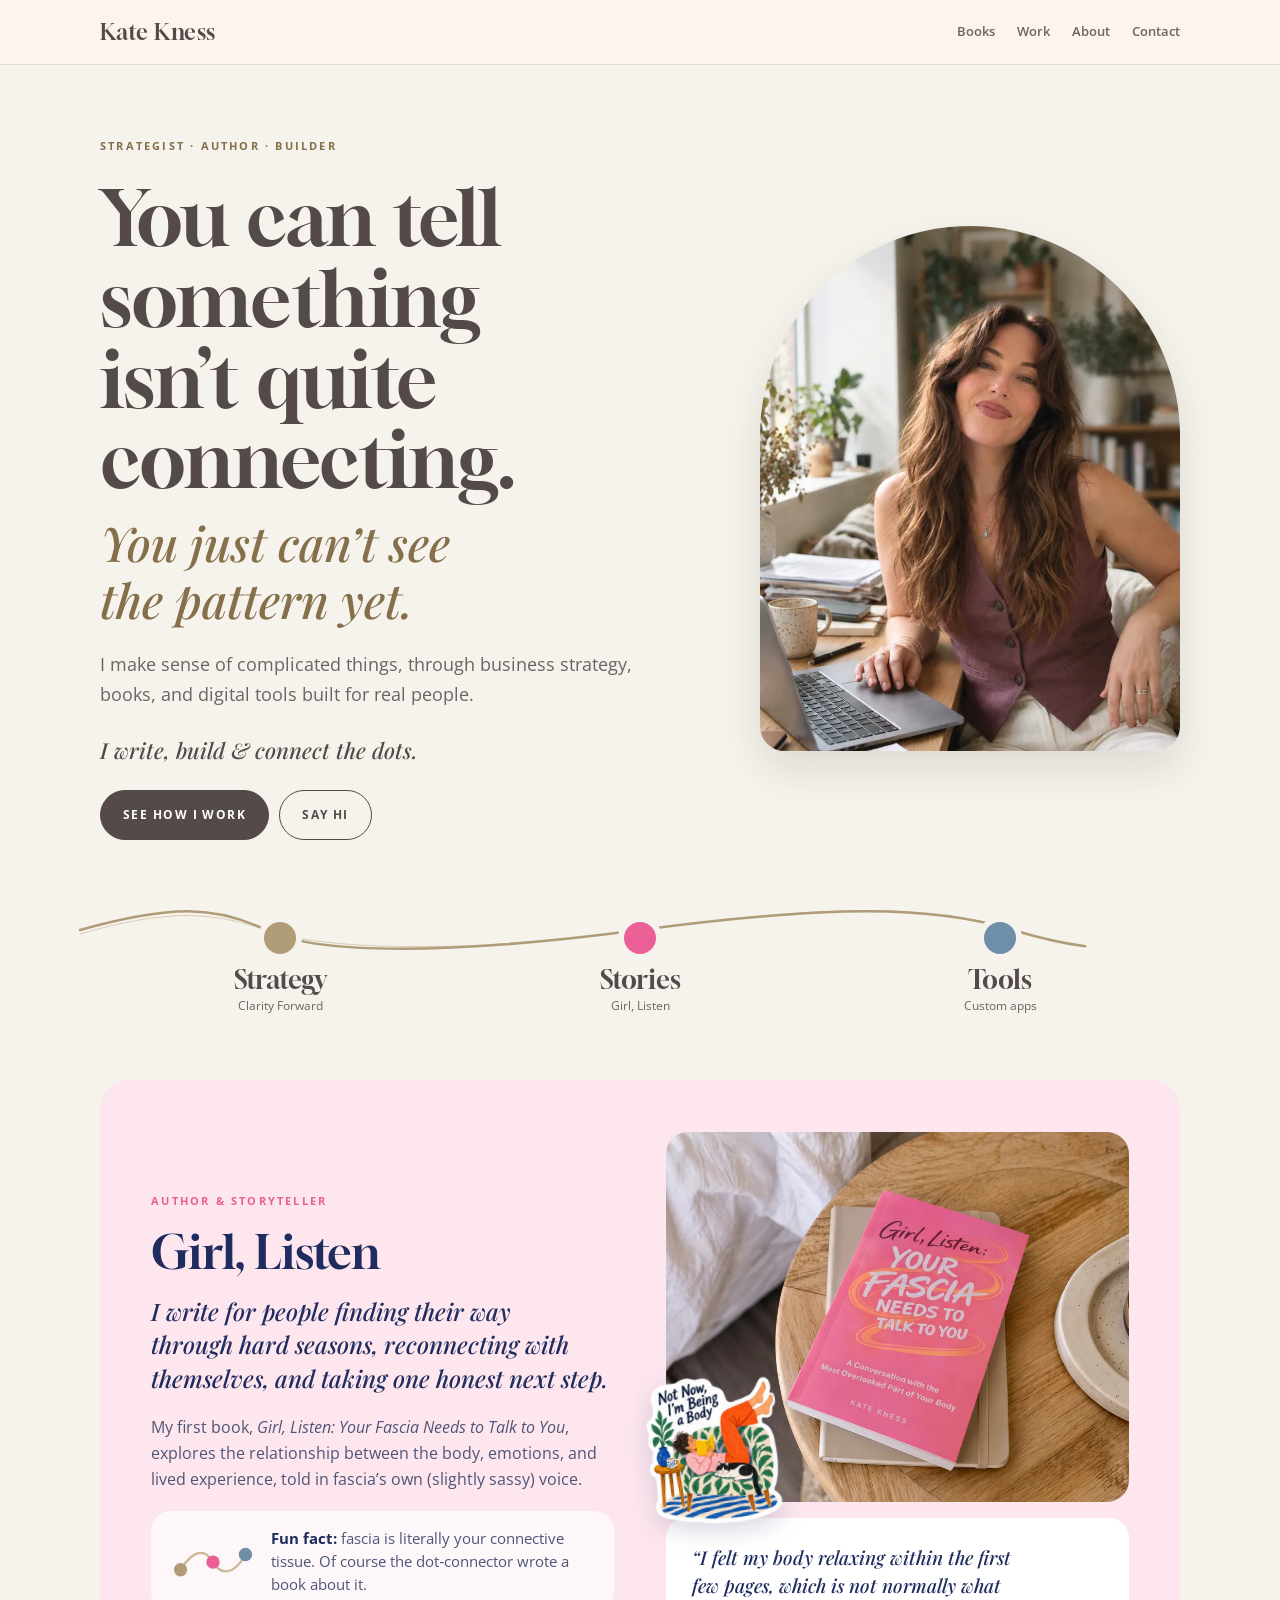
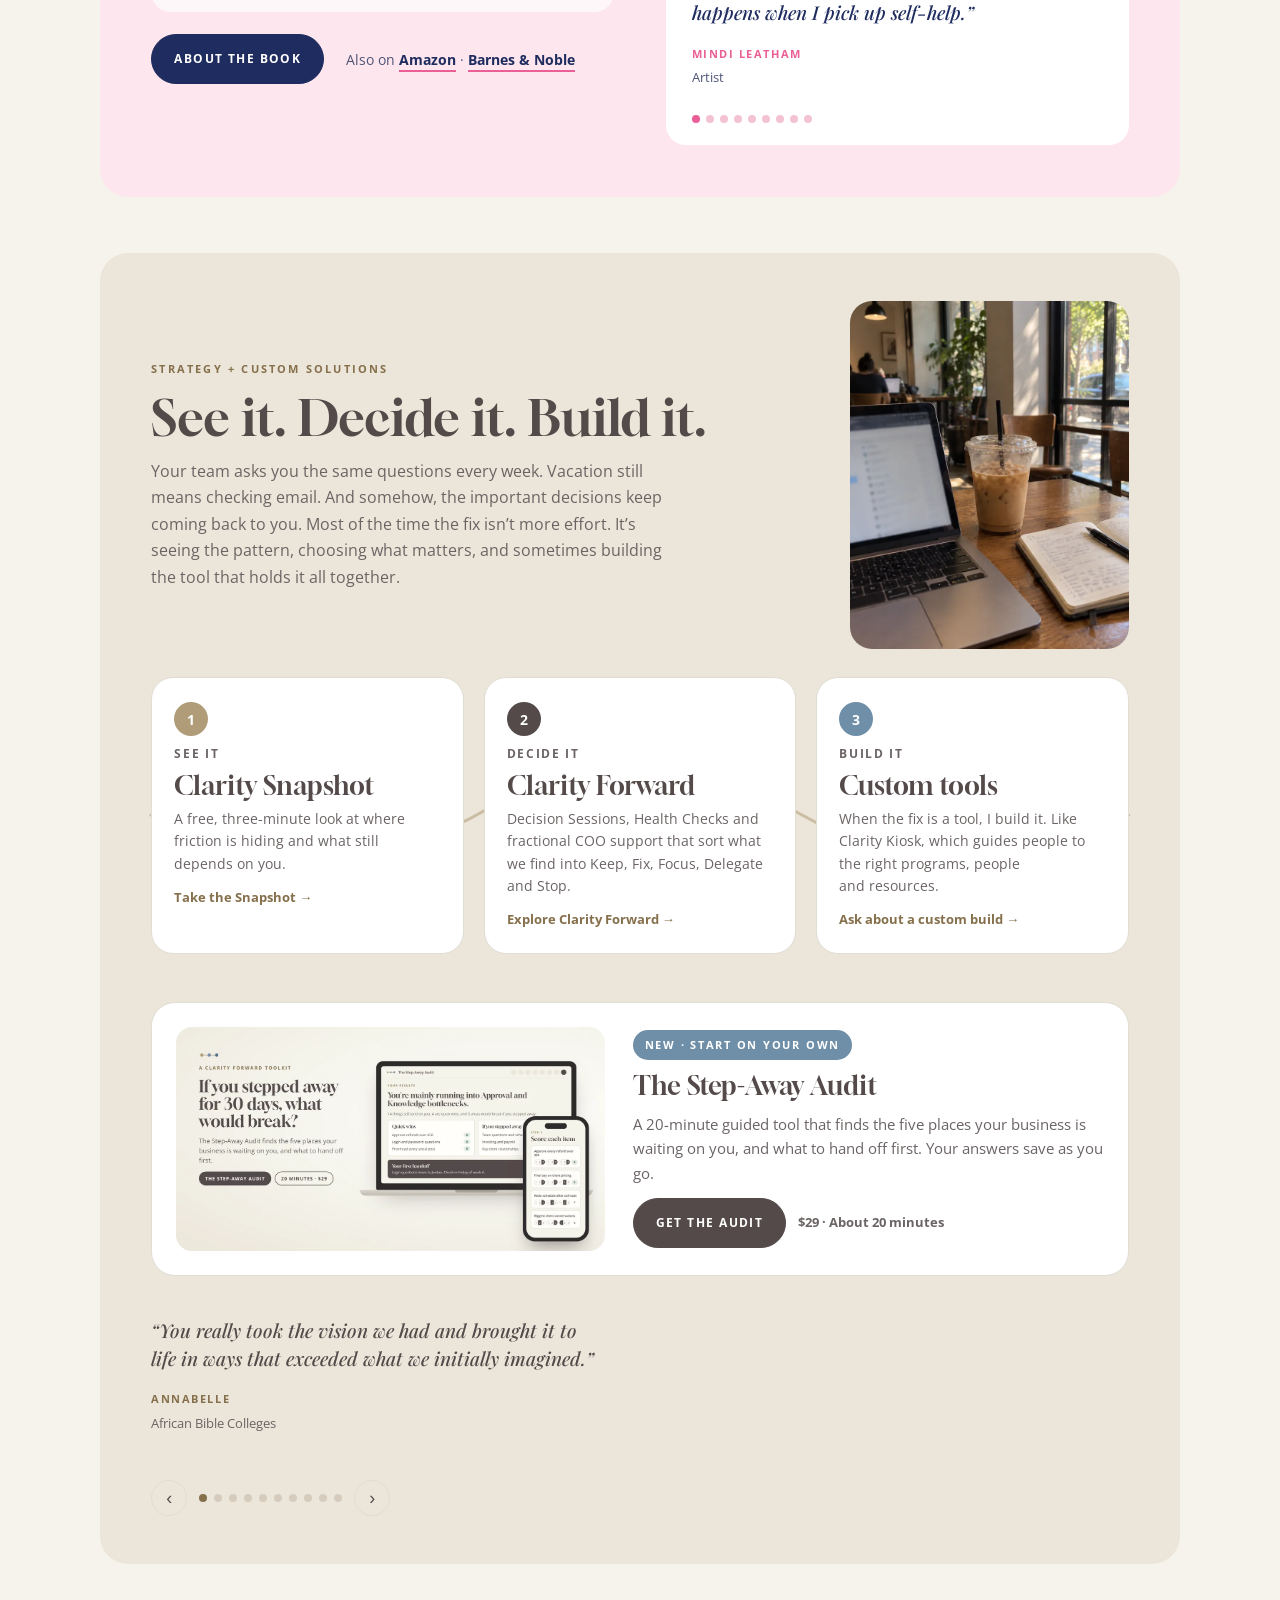
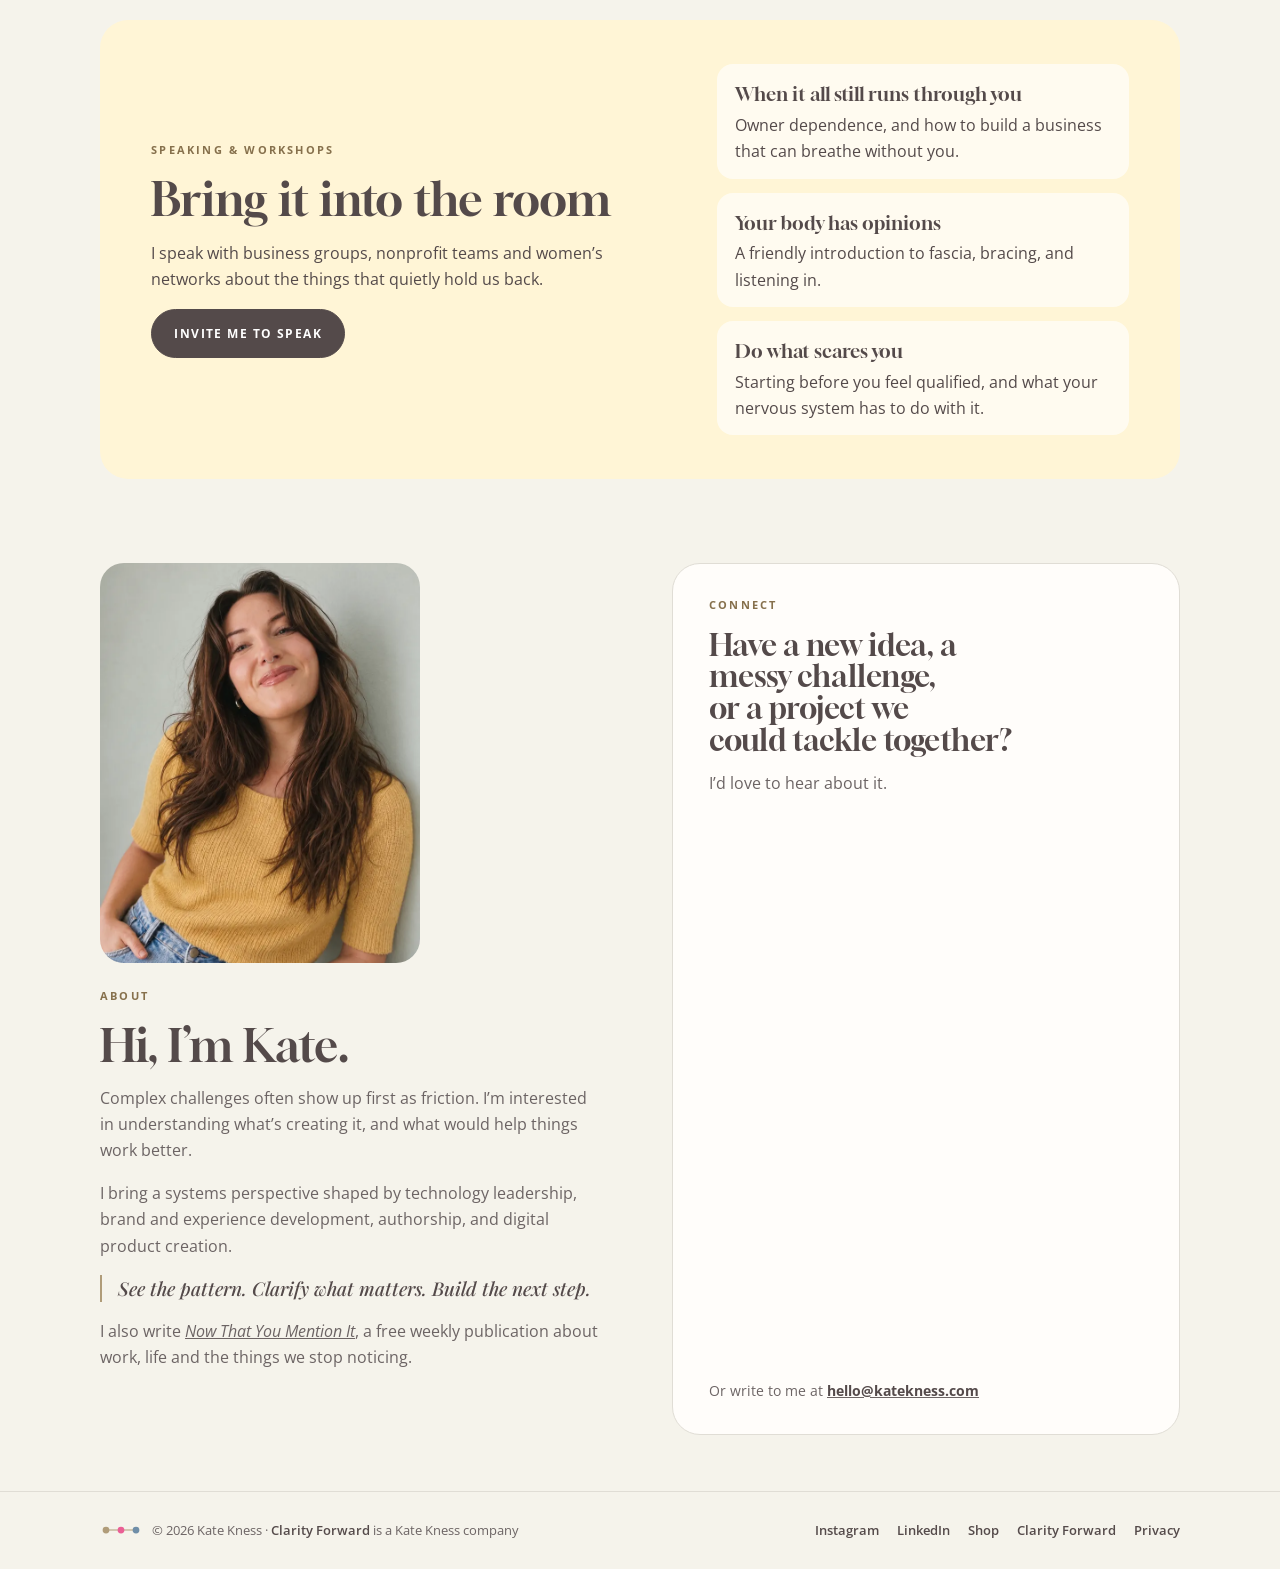
==== index.html @ b49c2996 "Back to three threads; Substack line returns under the bio Co-Authored-By: Claude Opus 5.5 <noreply@" ====
<!doctype html>
<html lang="en">
<head>
<meta charset="utf-8">
<meta name="viewport" content="width=device-width,initial-scale=1,viewport-fit=cover">
<title>Kate Kness | Strategist, Author &amp; Digital Builder</title>
<meta name="description" content="Kate Kness writes, builds and connects the dots. Strategy through Clarity Forward, the book Girl, Listen, and custom digital tools for leaders.">
<link rel="canonical" href="https://katekness.com/">
<meta property="og:type" content="website">
<meta property="og:site_name" content="Kate Kness">
<meta property="og:title" content="Kate Kness | Strategist, Author &amp; Digital Builder">
<meta property="og:description" content="Kate Kness writes, builds and connects the dots. Strategy through Clarity Forward, the book Girl, Listen, and custom digital tools for leaders.">
<meta property="og:url" content="https://katekness.com/">
<meta property="og:image" content="https://katekness.com/og.jpg">
<meta property="og:image:width" content="1200"><meta property="og:image:height" content="630">
<meta name="twitter:card" content="summary_large_image">
<meta name="theme-color" content="#f5f3eb">
<link rel="icon" href="favicon.svg" type="image/svg+xml">
<link rel="icon" href="favicon.png" type="image/png" sizes="192x192">
<link rel="apple-touch-icon" href="apple-touch-icon.png">
<link rel="preconnect" href="https://fonts.googleapis.com"><link rel="preconnect" href="https://fonts.gstatic.com" crossorigin>
<link rel="stylesheet" href="https://fonts.googleapis.com/css2?family=Gloock&family=Open+Sans:ital,wght@0,400;0,600;0,700;1,400&family=Playfair+Display:ital,wght@1,500&display=swap">
<script>(function(){var m={"privacy-policy": "privacy/", "privacy-policy-section": "privacy/"},h=location.hash.slice(1);if(m[h])location.replace(m[h]);})();</script><script type="application/ld+json">
{"@context":"https://schema.org","@graph":[
 {"@type":"Person","@id":"https://katekness.com/#kate","name":"Kate Kness","url":"https://katekness.com","jobTitle":"Strategist, author and digital builder","email":"hello@katekness.com","sameAs":["https://www.instagram.com/katekness","https://www.linkedin.com/in/katekness"],"founder":{"@id":"https://theclarityforward.com/#org"}},
 {"@type":"WebSite","@id":"https://katekness.com/#site","url":"https://katekness.com","name":"Kate Kness","publisher":{"@id":"https://katekness.com/#kate"}},
 {"@type":"Organization","@id":"https://theclarityforward.com/#org","name":"Clarity Forward","url":"https://theclarityforward.com"},
 {"@type":"Book","name":"Girl, Listen: Your Fascia Needs to Talk to You","author":{"@id":"https://katekness.com/#kate"},"publisher":{"@type":"Organization","name":"Skye Press"},"isbn":"9798995445814","url":"https://katekness.com/book/"}
]}
</script>
<style>
html,body{margin:0}
/* Layout: a calm editorial homepage. One wide hero, then three "threads" (strategy, writing, technology) as alternating text and color panels, then about and contact. Stickers appear only where the work is playful. */
:root{
  --paper:#f5f3eb; --card:#fffdfa; --navy:#544a4a; --body:#6c6464; --line:#e0ddd5;
  --gold:#86704c; --goldsoft:#b09c79; --sand:#ece6da; --sky:#6f8ea8; --skywash:#e6edf2;
  --pink:#ea5f95; --pinkwash:#fde6ee; --sunwash:#fff5d6; --green:#3e7a4e; --greenwash:#e9f2e6;
  --display:"Gloock",Georgia,"Times New Roman",serif;
  --accent:"Playfair Display",Georgia,serif;
  --sans:"Open Sans","Helvetica Neue",Arial,sans-serif;
  color-scheme:light;
}
body{background:var(--paper);color:var(--navy);font-family:var(--sans);font-size:16px;line-height:1.65}
*{box-sizing:border-box}
p{margin:0}
img{max-width:100%;height:auto;display:block}
h1,h2,h3{font-family:var(--display);font-weight:400;margin:0;line-height:1.05;text-wrap:balance}
a{color:inherit}
.wrap{max-width:1120px;margin:0 auto;padding-left:max(20px,env(safe-area-inset-left,0px));padding-right:max(20px,env(safe-area-inset-right,0px))}
.eyebrow{font-size:11px;letter-spacing:.2em;text-transform:uppercase;font-weight:700;color:var(--gold)}
.copy{color:var(--body);max-width:58ch;text-wrap:pretty}

/* nav */
.nav{position:sticky;top:env(safe-area-inset-top,0px);z-index:5;background:rgba(251,246,238,.92);backdrop-filter:blur(8px);border-bottom:1px solid var(--line)}
body::before{content:"";position:fixed;inset:0 0 auto;height:env(safe-area-inset-top,0px);z-index:10;background:var(--paper)}
.nav .wrap{display:flex;align-items:center;justify-content:space-between;gap:16px;padding-block:14px}
.brand{font-family:var(--display);font-size:22px;text-decoration:none;letter-spacing:.02em}
.nav ul{display:flex;gap:22px;list-style:none;margin:0;padding:0;font-size:13px;font-weight:600}
.nav ul a{text-decoration:none;color:var(--body)}
.nav ul a:hover{color:var(--navy)}
@media (max-width:640px){.nav ul{gap:14px;font-size:12px}.nav li.hide-sm{display:none}}

/* buttons */
.btns{display:flex;flex-wrap:wrap;gap:10px}
.btn{display:inline-flex;align-items:center;justify-content:center;text-decoration:none;font:inherit;font-size:12px;font-weight:700;letter-spacing:.12em;text-transform:uppercase;
  border-radius:44px;padding:14px 22px;border:1.5px solid var(--navy);color:var(--navy);background:transparent;cursor:pointer;transition:transform .15s ease}
.btn:hover{transform:translateY(-2px)}
.btn.solid{background:var(--navy);color:#fff}
.btn:focus-visible{outline:3px solid #f6c93f;outline-offset:3px}

/* hero */
.hero .wrap{padding-block:72px 64px;display:grid;gap:22px}
.hero h1{font-size:clamp(2.6rem,6.4vw,4.8rem);max-width:15ch}
.hero h1 em{display:block;font-family:var(--accent);font-style:italic;font-weight:500;color:var(--gold);font-size:.62em;line-height:1.2;margin-top:14px}
.hero .copy{font-size:18px}
.threads{display:flex;flex-wrap:wrap;gap:8px;margin-top:6px}
.threads a{text-decoration:none;font-size:13px;font-weight:700;border-radius:999px;padding:8px 16px}
.t1{background:var(--greenwash);color:var(--green)} .t2{background:var(--pinkwash);color:#b23d6b} .t3{background:var(--sunwash);color:var(--gold)}

/* thread sections */
.section{padding-block:28px}
.panel{border-radius:28px;padding:44px clamp(22px,4vw,56px);display:grid;grid-template-columns:minmax(0,1.25fr) minmax(0,1fr);gap:clamp(24px,4vw,56px);align-items:center;position:relative}
@media (max-width:820px){.panel{grid-template-columns:minmax(0,1fr)}}
.panel h2{font-size:clamp(2rem,4vw,2.9rem)}
.panel .text{display:grid;gap:16px;min-width:0}
.panel.cf{background:var(--greenwash)} .panel.cf .eyebrow{color:var(--green)}
.panel.books{background:var(--pinkwash);--navy:#1f2c5f;--body:#4f5577;color:var(--navy)}
.panel.books .eyebrow,.panel.books .quote b{color:var(--pink)}
.panel.books .btn{border-color:#1f2c5f;color:#1f2c5f}.panel.books .btn.solid{background:#1f2c5f;color:#fff}
.panel.books{grid-template-columns:minmax(0,1fr) minmax(0,1fr);padding-block:52px}
.panel.books .text{gap:18px}
.books .lead{font-family:var(--accent);font-style:italic;font-weight:500;font-size:clamp(1.25rem,2vw,1.5rem);line-height:1.4;color:var(--navy);text-wrap:balance}
.books .fact{display:flex;align-items:center;gap:16px;background:rgba(255,255,255,.7);border-radius:20px;padding:16px 20px}
.books .fact p{font-size:15px;line-height:1.55;color:var(--body)} .books .fact b{color:var(--navy)}
.minidots{flex:none;width:76px;height:auto;overflow:visible}
.minidots path{fill:none;stroke:#cdb99a;stroke-width:2.5;stroke-linecap:round}
.books .buy{display:flex;flex-wrap:wrap;align-items:center;gap:12px 22px;margin-top:4px}
.books .also{font-size:14px;color:var(--body)}
.books .also a{color:var(--navy);font-weight:700;text-decoration:none;border-bottom:2px solid var(--pink);padding-bottom:1px}
.books .also a:hover{color:var(--pink)}
.bookside .quote p{font-size:19px}
.books .bookpic{max-width:none}
.books .bookpic .bookphoto{aspect-ratio:5/4}
.minidots{width:84px}
@media (max-width:820px){.panel.books{grid-template-columns:minmax(0,1fr);padding-block:40px}.minidots{width:58px}.books .fact{padding:14px 16px;gap:12px}}
.panel.tech{background:var(--sunwash)} .panel.tech .eyebrow{color:var(--gold)}
.quote{background:#fff;border-radius:20px;padding:26px 26px 22px;display:grid;gap:12px;min-width:0}
.quote p{font-family:var(--accent);font-style:italic;font-weight:500;font-size:20px;line-height:1.45;text-wrap:balance}
.quote b{font-size:11px;letter-spacing:.14em;text-transform:uppercase;color:var(--gold)}
.quote span{display:block;font-size:13px;color:var(--body);margin-top:2px}
.bookside{display:grid;gap:16px;justify-items:center;min-width:0}
.bookside img{width:min(260px,70%);filter:drop-shadow(0 10px 16px rgba(31,44,95,.16));transform:rotate(-3deg);transition:transform .3s ease}
.bookside img:hover{transform:rotate(0) scale(1.03)}
.bookside .quote{width:100%}
.tools{display:grid;gap:12px;min-width:0}
.tool{background:#fff;border-radius:18px;padding:20px 22px;display:grid;gap:4px;text-decoration:none;border:1px solid #f1e5c3;transition:transform .15s ease}
a.tool:hover{transform:translateY(-2px)}
.tool strong{font-family:var(--display);font-weight:400;font-size:1.35rem}
.tool span{font-size:14px;color:var(--body)}
.tool .go{color:var(--pink);font-weight:700;font-size:13px;margin-top:4px}

/* about + contact */
.split{display:grid;grid-template-columns:minmax(0,1fr) minmax(0,1fr);gap:clamp(24px,5vw,72px);padding-block:56px}
@media (max-width:820px){.split{grid-template-columns:minmax(0,1fr)}}
.about{display:grid;gap:16px;align-content:start}
.about h2{font-size:clamp(2rem,4vw,2.8rem)}
.about .way{font-family:var(--accent);font-style:italic;font-weight:500;font-size:19px;line-height:1.4;color:var(--navy);border-left:2px solid var(--goldsoft);padding-left:16px}
.contact{background:var(--card);border:1px solid var(--line);border-radius:28px;padding:32px clamp(22px,3vw,36px);display:grid;gap:14px;position:relative}
.contact h2{font-size:1.9rem;max-width:16ch}
.contact .phone{position:absolute;right:18px;top:-48px;width:104px;filter:drop-shadow(0 8px 12px rgba(31,44,95,.16));animation:walk 1.4s ease-in-out infinite;transform-origin:50% 90%}
@keyframes walk{0%,100%{transform:translateY(0) rotate(-3deg)}25%{transform:translateY(-5px) rotate(0)}50%{transform:translateY(0) rotate(3deg)}75%{transform:translateY(-5px) rotate(0)}}
@media (prefers-reduced-motion:reduce){.contact .phone{animation:none}}
form{display:grid;gap:12px}
label{font-size:12px;font-weight:700;letter-spacing:.08em;text-transform:uppercase;color:var(--body);display:grid;gap:6px}
input,textarea{font:inherit;font-size:15px;color:var(--navy);background:#fff;border:1px solid var(--line);border-radius:12px;padding:12px 14px;width:100%}
input:focus,textarea:focus{outline:2px solid var(--goldsoft);outline-offset:1px;border-color:transparent}
textarea{min-height:110px;resize:vertical}
.sent{font-size:14px;color:var(--green);font-weight:600}
.tally{width:100%;height:560px;border:0;margin:-6px 0 0;display:block}
.direct{font-size:14px;color:var(--body)}
.direct b{color:var(--navy)}


/* hero with connect-the-dots drawing */
.hero .wrap{grid-template-columns:minmax(0,1.15fr) minmax(0,.85fr);align-items:center;column-gap:40px}
.hero .lead{display:grid;gap:22px;min-width:0}
.hero .tag{font-family:var(--accent);font-style:italic;font-weight:500;font-size:22px;color:var(--navy)}
.dots{width:100%;max-width:440px;justify-self:center;overflow:visible}
.dots .thread{fill:none;stroke:var(--goldsoft);stroke-width:3;stroke-linecap:round;stroke-dasharray:1;stroke-dashoffset:1;animation:draw 2.4s .3s ease-out forwards}
.dots .strand{fill:none;stroke:#d9cdb6;stroke-width:1.5;stroke-linecap:round;stroke-dasharray:1;stroke-dashoffset:1;animation:draw 2.8s .6s ease-out forwards}
.dots circle{transform-box:fill-box;transform-origin:center;animation:pop .5s cubic-bezier(.2,1.6,.4,1) both}
.dots text{font-family:var(--display);font-size:26px;fill:var(--navy)}
.dots .sm{font-family:var(--sans);font-size:12px;fill:var(--body);letter-spacing:.04em}
@keyframes draw{to{stroke-dashoffset:0}}
@keyframes pop{from{transform:scale(0)}to{transform:scale(1)}}
@media (prefers-reduced-motion:reduce){.dots .thread,.dots .strand{animation:none;stroke-dashoffset:0}.dots circle{animation:none}}
@media (max-width:820px){.hero .wrap{grid-template-columns:minmax(0,1fr)}.dots{max-width:340px}}

/* see it, decide it, build it */
.flow{background:var(--sand);border-radius:28px;padding:48px clamp(22px,4vw,56px);display:grid;gap:28px}
.flow .head{display:grid;gap:14px;max-width:62ch}
.flow .head .eyebrow{color:var(--gold)}
.flow h2{font-size:clamp(2.1rem,4.4vw,3.1rem)}
.steps{position:relative;display:grid;grid-template-columns:repeat(3,minmax(0,1fr));gap:20px}
.steps svg{position:absolute;inset:50% 0 auto 0;width:100%;height:120px;transform:translateY(-50%);pointer-events:none;overflow:visible}
.steps svg path{fill:none;stroke:var(--goldsoft);stroke-width:3;stroke-linecap:round;vector-effect:non-scaling-stroke;opacity:.55}
.steps .vthread{display:none}
.step{position:relative;background:#fff;border-radius:22px;padding:24px 22px 22px;display:grid;gap:8px;align-content:start;text-decoration:none;border:1px solid var(--line);transition:transform .15s ease}
a.step:hover{transform:translateY(-3px)}
.step .num{width:34px;height:34px;border-radius:50%;display:grid;place-items:center;font-weight:700;font-size:14px;color:#fff}
.s1 .num{background:var(--goldsoft)}.s2 .num{background:var(--navy)}.s3 .num{background:var(--sky)}
.step h3{font-size:1.65rem}
.audit-call{display:grid;grid-template-columns:minmax(0,1fr) minmax(0,1.1fr);gap:28px;align-items:center;background:#fff;border:1px solid var(--line);border-radius:24px;padding:24px;margin-top:20px}
.audit-call img{width:100%;max-width:100%;height:auto;border-radius:16px}
.audit-call .stack{display:grid;gap:12px;min-width:0}
.audit-call .new{justify-self:start;font-size:11px;font-weight:700;letter-spacing:.16em;text-transform:uppercase;color:#fff;background:var(--sky);border-radius:999px;padding:6px 12px}
.audit-call h3{font-size:1.65rem;margin:0}
.audit-call p{font-size:15px;color:var(--body);margin:0}
.audit-call .row{display:flex;gap:12px;flex-wrap:wrap;align-items:center}
.audit-call .price{font-size:13px;font-weight:700;color:var(--body)}
@media (max-width:820px){.audit-call{grid-template-columns:minmax(0,1fr)}}
.step .what{font-size:12px;font-weight:700;letter-spacing:.14em;text-transform:uppercase;color:var(--body)}
.step p{font-size:14px;color:var(--body);line-height:1.6}
.step .go{color:var(--gold);font-weight:700;font-size:13px;margin-top:4px}
@media (max-width:820px){.steps{grid-template-columns:minmax(0,1fr)}.steps .hthread{display:none}.steps .vthread{display:block;inset:0 auto 0 34px;width:40px;height:100%;transform:none}}
.flow .quote{background:transparent;padding:0;max-width:60ch}
.flow .quote p{font-size:19px}

/* photos */
.portrait{margin:0;justify-self:end;width:min(100%,420px);aspect-ratio:4/5;border-radius:240px 240px 28px 28px;overflow:hidden;box-shadow:0 18px 40px rgba(84,74,74,.14)}
.portrait img{width:100%;height:100%;object-fit:cover;object-position:50% 38%}
@media (max-width:820px){.portrait{justify-self:center;width:min(100%,340px)}}
.band{position:relative;display:grid;grid-template-columns:repeat(3,minmax(0,1fr));padding-block:8px 36px;text-align:center}
.band-line{position:absolute;left:0;top:-4px;width:100%;height:60px;overflow:visible;pointer-events:none}
.band-line path{fill:none;stroke-linecap:round;vector-effect:non-scaling-stroke;stroke-dasharray:1;stroke-dashoffset:1}
.band-line .thread{stroke:var(--goldsoft);stroke-width:2.5;animation:draw 2.4s .3s ease-out forwards}
.band-line .strand{stroke:#d9cdb6;stroke-width:1.2;animation:draw 2.8s .6s ease-out forwards}
@media (prefers-reduced-motion:reduce){.band-line path{animation:none;stroke-dashoffset:0}}
.node{position:relative;display:grid;justify-items:center;gap:2px;text-decoration:none;padding-top:0}
.node .dot{width:32px;height:32px;border-radius:50%;margin:10px 0 10px;box-shadow:0 0 0 6px var(--paper);transition:transform .2s ease}
.node:hover .dot{transform:scale(1.15)}
.n1 .dot{background:var(--goldsoft)}.n2 .dot{background:var(--pink)}.n3 .dot{background:var(--sky)}
.topics{list-style:none;padding:0;margin:0;display:grid;gap:14px}
.topics li{display:grid;gap:2px;padding:14px 18px;border-radius:16px;background:rgba(255,255,255,.65)}
.topics b{font-family:var(--display);font-weight:400;font-size:1.2rem}
.node strong{font-family:var(--display);font-weight:400;font-size:clamp(1.2rem,2.4vw,1.6rem);line-height:1.1}
.node span:last-child{font-size:12px;color:var(--body)}
.flow-top{display:grid;grid-template-columns:minmax(0,1.4fr) minmax(0,.6fr);gap:clamp(20px,4vw,48px);align-items:center}
.flow-top .cafe{width:100%;aspect-ratio:4/5;object-fit:cover;border-radius:22px}
@media (max-width:820px){.flow-top{grid-template-columns:minmax(0,1fr)}.flow-top .cafe{aspect-ratio:16/10;max-height:260px}}
.example{display:grid;grid-template-columns:minmax(0,.9fr) minmax(0,1.1fr);gap:clamp(20px,4vw,44px);align-items:center;background:#fff;border-radius:24px;padding:clamp(16px,2.5vw,24px);border:1px solid var(--line)}
.example img{width:100%;aspect-ratio:1/1;object-fit:cover;border-radius:16px}
.example .ex-text{display:grid;gap:12px;justify-items:start;min-width:0}
.example h3{font-size:1.9rem}
@media (max-width:820px){.example{grid-template-columns:minmax(0,1fr)}.example img{aspect-ratio:16/11}}
.bookpic{position:relative;width:100%;max-width:400px}
.bookpic .bookphoto{width:100%;aspect-ratio:1/1;object-fit:cover;border-radius:22px;filter:none;transform:none}
.bookpic .bookstk{position:absolute;left:-18px;bottom:-22px;width:132px;filter:drop-shadow(0 8px 12px rgba(31,44,95,.18));transform:rotate(-6deg)}
.bookside .bookpic img:hover{transform:none}
.bookside .bookpic .bookstk:hover{transform:rotate(0) scale(1.06)}
.aboutpic{width:min(100%,320px);aspect-ratio:4/5;object-fit:cover;border-radius:24px;margin-bottom:8px}

.rotq{display:grid}
.rotq .kq{grid-area:1/1;display:grid;gap:12px;align-content:center;opacity:0;transition:opacity .6s ease;pointer-events:none}
.rotq .kq.on{opacity:1;pointer-events:auto}
.qdots{grid-area:2/1;display:flex;gap:6px;margin-top:14px}
.qdots button{width:8px;height:8px;border-radius:50%;border:0;padding:0;background:#f3c3d4;cursor:pointer}
.qdots button[aria-current="true"]{background:var(--pink)}

.trot{display:grid}
.trot .tq{grid-area:1/1;align-self:center;display:grid;gap:12px;opacity:0;transition:opacity .7s ease;pointer-events:none}
.trot .tq.on{opacity:1;pointer-events:auto}
.tctl{display:flex;align-items:center;gap:12px;margin-top:20px}
.tctl>button{background:none;border:1px solid var(--line);width:36px;height:36px;border-radius:50%;font-size:18px;line-height:1;color:var(--ink);cursor:pointer}
.tctl>button:hover{border-color:var(--goldsoft)}
.tdots{display:flex;gap:7px;flex-wrap:wrap}
.tdots button{width:8px;height:8px;border-radius:50%;border:0;padding:0;background:#d6ccbd;cursor:pointer}
.tdots button[aria-current="true"]{background:var(--gold)}

footer{border-top:1px solid var(--line)}
footer .wrap{padding-block:28px;display:flex;flex-wrap:wrap;gap:12px 24px;justify-content:space-between;font-size:13px;color:var(--body)}
footer nav{display:flex;flex-wrap:wrap;gap:18px}
footer a{text-decoration:none;font-weight:600;color:var(--navy)}
footer .fam{display:inline-flex;align-items:center;gap:10px;flex-wrap:wrap}footer .fam svg{flex:none}
</style>
</head>
<body>

<header class="nav">
  <div class="wrap">
    <a class="brand" href="#top">Kate Kness</a>
    <nav aria-label="Main"><ul>
      <li><a href="#books">Books</a></li>
      <li><a href="#work">Work</a></li>
      <li class="hide-sm"><a href="#about">About</a></li>
      <li><a href="#connect">Contact</a></li>
    </ul></nav>
  </div>
</header>

<main id="top">
  <section class="hero">
    <div class="wrap">
      <div class="lead">
        <div class="eyebrow">Strategist · Author · Builder</div>
        <h1>You can tell something isn’t quite connecting.<em>You just can’t see the pattern&nbsp;yet.</em></h1>
        <p class="copy">I make sense of complicated things, through business strategy, books, and digital tools built for real&nbsp;people.</p>
        <p class="tag">I write, build &amp; connect the&nbsp;dots.</p>
        <div class="btns"><a class="btn solid" href="#work">See how I work</a><a class="btn" href="#connect">Say hi</a></div>
      </div>
      <figure class="portrait"><img src="img/portrait.webp" alt="Kate Kness smiling at her desk with her laptop in a sunlit home office" fetchpriority="high"></figure>
    </div>
  </section>
  <section class="wrap band" aria-label="How my work connects">
    <svg class="band-line" viewBox="0 0 1000 60" preserveAspectRatio="none" aria-hidden="true">
      <path class="strand" pathLength="1" d="M0 34 C 80 8, 120 12, 166 30 S 330 56, 500 30 S 760 4, 833 30 S 960 52, 1000 26"/>
      <path class="thread" pathLength="1" d="M0 30 C 80 5, 120 5, 166 30 S 330 55, 500 30 S 760 5, 833 30 S 960 55, 1000 30"/>
    </svg>
    <a class="node n1" href="#work"><span class="dot"></span><strong>Strategy</strong><span>Clarity Forward</span></a>
    <a class="node n2" href="#books"><span class="dot"></span><strong>Stories</strong><span>Girl, Listen</span></a>
    <a class="node n3" href="#build"><span class="dot"></span><strong>Tools</strong><span>Custom apps</span></a>
  </section>


  <div class="wrap section" id="books">
    <div class="panel books">
      <div class="text">
        <div class="eyebrow">Author &amp; storyteller</div>
        <h2>Girl, Listen</h2>
        <p class="lead">I write for people finding their way through hard seasons, reconnecting with themselves, and taking one honest next&nbsp;step.</p>
        <p class="copy">My first book, <i>Girl, Listen: Your Fascia Needs to Talk to You</i>, explores the relationship between the body, emotions, and lived experience, told in fascia’s own (slightly sassy)&nbsp;voice.</p>
        <div class="fact">
          <svg class="minidots" viewBox="0 0 88 40" aria-hidden="true"><path d="M10 28 C24 6 36 6 44 20 S66 34 78 12" /><circle cx="10" cy="28" r="7" fill="#b09c79"/><circle cx="44" cy="20" r="7" fill="#ea5f95"/><circle cx="78" cy="12" r="7" fill="#6f8ea8"/></svg>
          <p><b>Fun fact:</b> fascia is literally your connective tissue. Of course the dot&#8209;connector wrote a book about&nbsp;it.</p>
        </div>
        <div class="buy">
          <a class="btn solid" href="/book/">About the book</a>
          <p class="also">Also on <a href="https://www.amazon.com/dp/B0GV4F3B1Y" target="_blank" rel="noopener">Amazon</a> <span aria-hidden="true">·</span> <a href="https://www.barnesandnoble.com/w/girl-listen-kate-kness/1150100454?ean=9798995445814" target="_blank" rel="noopener">Barnes &amp; Noble</a></p>
        </div>
      </div>
      <div class="bookside">
        <div class="bookpic"><img class="bookphoto" src="img/book.webp" alt="The pink paperback of Girl, Listen resting on a notebook on a round wooden side table"><img class="bookstk" src="img/notnow.webp" alt="Sticker: Not Now, I’m Being a Body"></div>
        <div class="quote rotq" id="rotq" aria-label="What readers are saying">
          <div class="kq on"><p>“I felt my body relaxing within the first few pages, which is not normally what happens when I pick up self-help.”</p><div><b>Mindi Leatham</b><span>Artist</span></div></div>
          <div class="kq"><p>“A must read for girls of all ages.”</p><div><b>Beverly Parker</b><span>Amazon reviewer</span></div></div>
          <div class="kq"><p>“It feels like you’re conversing with a girlfriend. This book doesn’t have pressure behind it.”</p><div><b>Trish R.</b><span>Reader</span></div></div>
          <div class="kq"><p>“It aligns with how I think about the body and nervous system, but in a creative and accessible way.”</p><div><b>Natalie Elliott, PhD</b><span>Scientist</span></div></div>
          <div class="kq"><p>“It felt like an invitation to slow down, listen to my body, and respond with more awareness.”</p><div><b>Christine</b><span>Pastor</span></div></div>
          <div class="kq"><p>“It was presented in a creative and gentle way… more like a conversation, which felt relaxed and inviting.”</p><div><b>Alicia Suarez</b><span>Teen Recovery Counselor</span></div></div>
          <div class="kq"><p>“It’s very calming, I feel seen, and it has a very good flow to it.”</p><div><b>Trish R.</b><span>Reader</span></div></div>
          <div class="kq"><p>“I felt like I learned something new in a way that was engaging and easy to understand.”</p><div><b>Cara Havens</b><span>Therapist</span></div></div>
          <div class="kq"><p>“Listening to our body can change the way we feel physically and emotionally.”</p><div><b>RoxanneR</b><span>Amazon reviewer</span></div></div>
          <div class="qdots" id="qdots"></div>
        </div>
      </div>
    </div>
  </div>

  <div class="wrap section" id="work">
    <div class="flow">
      <div class="flow-top">
        <div class="head">
        <div class="eyebrow">Strategy + custom solutions</div>
        <h2>See it. Decide it. Build&nbsp;it.</h2>
        <p class="copy">Your team asks you the same questions every week. Vacation still means checking email. And somehow, the important decisions keep coming back to you. Most of the time the fix isn’t more effort. It’s seeing the pattern, choosing what matters, and sometimes building the tool that holds it all&nbsp;together.</p>
      </div>
        <img class="cafe" src="img/cafe.webp" alt="Laptop, iced coffee and a handwritten notebook on a café table">
      </div>
      <div class="steps">
        <svg class="hthread" viewBox="0 0 1000 100" preserveAspectRatio="none" aria-hidden="true"><path d="M0 50 C 120 0, 230 100, 333 50 S 560 0, 666 50 S 900 100, 1000 50"/></svg>
        <svg class="vthread" viewBox="0 0 40 1000" preserveAspectRatio="none" aria-hidden="true"><path d="M20 0 C 0 120, 40 230, 20 333 S 0 560, 20 666 S 40 900, 20 1000"/></svg>
        <a class="step s1" href="https://snapshot.theclarityforward.com/?mode=full&amp;ref=website&amp;event=website" target="_blank" rel="noopener">
          <span class="num">1</span><span class="what">See it</span><h3>Clarity Snapshot</h3>
          <p>A free, three-minute look at where friction is hiding and what still depends on&nbsp;you.</p><span class="go">Take the Snapshot →</span></a>
        <a class="step s2" href="https://theclarityforward.com/" target="_blank" rel="noopener">
          <span class="num">2</span><span class="what">Decide it</span><h3>Clarity Forward</h3>
          <p>Decision Sessions, Health Checks and fractional COO support that sort what we find into Keep, Fix, Focus, Delegate and&nbsp;Stop.</p><span class="go">Explore Clarity Forward →</span></a>
        <a class="step s3" id="build" href="#connect">
          <span class="num">3</span><span class="what">Build it</span><h3>Custom tools</h3>
          <p>When the fix is a tool, I build it. Like Clarity Kiosk, which guides people to the right programs, people and&nbsp;resources.</p><span class="go">Ask about a custom build →</span></a>
      </div>
      <div class="audit-call" id="step-away-audit">
        <img src="img/step-away-audit.webp" alt="The Step-Away Audit on a laptop and phone" width="1200" height="627" loading="lazy">
        <div class="stack">
          <span class="new">New · Start on your own</span>
          <h3>The Step-Away Audit</h3>
          <p>A 20-minute guided tool that finds the five places your business is waiting on you, and what to hand off first. Your answers save as you go.</p>
          <div class="row"><a class="btn solid" href="https://theclarityforward.com/step-away-audit/?ref=katekness" target="_blank" rel="noopener">Get the Audit</a><span class="price">$29 · About 20 minutes</span></div>
        </div>
      </div>
      <div class="quote" data-rotate>
        <div class="trot">
        <div class="tq on"><p>“You really took the vision we had and brought it to life in ways that exceeded what we initially imagined.”</p><div><b>Annabelle</b><span>African Bible Colleges</span></div></div>
        <div class="tq"><p>“Kate is an entrepreneur’s best friend!”</p><div><b>Heather Ferrari</b><span>Founder &amp; President · The Women 360</span></div></div>
        <div class="tq"><p>“Kate drew out the common thread, turning it into something clear, cohesive, and beautiful.”</p><div><b>Tania Hilton, MDiv</b><span>Founder · Anchored Biblical Counseling</span></div></div>
        <div class="tq"><p>“Whenever a problem arose, she handled it efficiently. She worked hard to keep the project moving forward, and the end result went above and beyond what we were expecting.”</p><div><b>Carrie Kearney</b><span>Business Development Director · Live Love</span></div></div>
        <div class="tq"><p>“Kate asked such thoughtful questions and really listened, not just to what I was saying, but to what I was trying to communicate underneath it all.”</p><div><b>Tania Hilton, MDiv</b><span>Founder · Anchored Biblical Counseling</span></div></div>
        <div class="tq"><p>“She will work with them to bring about clarity in their messaging and consistency in the marketing.”</p><div><b>Heather Ferrari</b><span>Founder &amp; President · The Women 360</span></div></div>
        <div class="tq"><p>“I really appreciate the time, creativity, and care you put into it. It was such a pleasure working with you throughout the process.”</p><div><b>Trey Cox</b><span>Director of Family Ministries · Christ Greenfield</span></div></div>
        <div class="tq"><p>“You brought such a thoughtful perspective to the project and were always willing to problem-solve and find ways to make the vision work.”</p><div><b>Annabelle</b><span>African Bible Colleges</span></div></div>
        <div class="tq"><p>“Communication with her was easy and consistent throughout the project.”</p><div><b>Carrie Kearney</b><span>Business Development Director · Live Love</span></div></div>
        <div class="tq"><p>“I felt heard and understood throughout the whole process, and never felt rushed.”</p><div><b>Tania Hilton, MDiv</b><span>Founder · Anchored Biblical Counseling</span></div></div>
        </div>
        <div class="tctl"><button type="button" class="tprev" aria-label="Previous testimonial">‹</button><div class="tdots"></div><button type="button" class="tnext" aria-label="Next testimonial">›</button></div>
      </div>
    </div>
  </div>

  <div class="wrap section" id="speaking">
    <div class="panel tech">
      <div class="text">
        <div class="eyebrow">Speaking &amp; workshops</div>
        <h2>Bring it into the&nbsp;room</h2>
        <p class="lead">I speak with business groups, nonprofit teams and women’s networks about the things that quietly hold us&nbsp;back.</p>
        <div class="buy"><a class="btn solid" href="#connect">Invite me to speak</a></div>
      </div>
      <ul class="topics">
        <li><b>When it all still runs through you</b><span>Owner dependence, and how to build a business that can breathe without&nbsp;you.</span></li>
        <li><b>Your body has opinions</b><span>A friendly introduction to fascia, bracing, and listening&nbsp;in.</span></li>
        <li><b>Do what scares you</b><span>Starting before you feel qualified, and what your nervous system has to do with&nbsp;it.</span></li>
      </ul>
    </div>
  </div>

  <div class="wrap">
    <div class="split">
      <section class="about" id="about">
        <img class="aboutpic" src="img/yellow.webp" alt="Kate Kness smiling against a soft green wall in a yellow knit top">
        <div class="eyebrow">About</div>
        <h2>Hi, I’m Kate.</h2>
        <p class="copy">Complex challenges often show up first as friction. I’m interested in understanding what’s creating it, and what would help things work better.</p>
        <p class="copy">I bring a systems perspective shaped by technology leadership, brand and experience development, authorship, and digital product creation.</p>
        <p class="way">See the pattern. Clarify what matters. Build the next&nbsp;step.</p>
        <p class="copy" id="writing">I also write <a href="https://katekness.substack.com/subscribe?utm_source=katekness" target="_blank" rel="noopener"><em>Now That You Mention It</em></a>, a free weekly publication about work, life and the things we stop noticing.</p>
      </section>

      <section class="contact" id="connect">
        <div class="eyebrow">Connect</div>
        <h2>Have a new idea, a messy challenge, or a project we could tackle&nbsp;together?</h2>
        <p class="copy">I’d love to hear about it.</p>
        <iframe class="tally" src="https://tally.so/embed/1WWzLO?alignLeft=1&amp;hideTitle=1&amp;transparentBackground=1&amp;source=website" title="Contact form" loading="lazy"></iframe>
        <p class="direct">Or write to me at <a href="mailto:hello@katekness.com"><b>hello@katekness.com</b></a></p>
      </section>
    </div>
  </div>
</main>

<footer>
  <div class="wrap">
    <span class="fam"><svg width="42" height="12" viewBox="0 0 112 32" aria-hidden="true"><line x1="16" y1="16" x2="96" y2="16" stroke="#b09c79" stroke-width="3" stroke-linecap="round"/><circle cx="16" cy="16" r="9" fill="#b09c79"/><circle cx="56" cy="16" r="9" fill="#ea5f95"/><circle cx="96" cy="16" r="9" fill="#6f8ea8"/></svg><span>© 2026 Kate Kness · <a href="https://theclarityforward.com/" target="_blank" rel="noopener">Clarity Forward</a> is a Kate Kness company</span></span>
    <nav aria-label="Elsewhere">
      <a href="https://www.instagram.com/katekness" target="_blank" rel="noopener">Instagram</a>
      <a href="https://www.linkedin.com/in/katekness" target="_blank" rel="noopener">LinkedIn</a>
      <a href="/shop/">Shop</a>
      <a href="https://theclarityforward.com/" target="_blank" rel="noopener">Clarity Forward</a>
      <a href="privacy/">Privacy</a>
    </nav>
  </div>
</footer>

<script>
(function(){
  document.querySelectorAll("[data-rotate]").forEach(function(root){
    var qs=root.querySelectorAll(".tq"), dots=root.querySelector(".tdots"), prev=root.querySelector(".tprev"), next=root.querySelector(".tnext");
    if(!qs.length) return;
    var i=0,timer=null,still=window.matchMedia&&matchMedia("(prefers-reduced-motion: reduce)").matches,btns=[];
    qs.forEach(function(q,n){var d=document.createElement("button");d.type="button";d.setAttribute("aria-label","Show testimonial "+(n+1));d.addEventListener("click",function(){show(n);go();});dots.appendChild(d);btns.push(d);});
    function show(n){i=(n+qs.length)%qs.length;qs.forEach(function(q,k){q.classList.toggle("on",k===i)});btns.forEach(function(b,k){b.setAttribute("aria-current",k===i?"true":"false")});}
    function go(){if(still)return;clearInterval(timer);timer=setInterval(function(){show(i+1)},6500);}
    if(prev) prev.addEventListener("click",function(){show(i-1);go();});
    if(next) next.addEventListener("click",function(){show(i+1);go();});
    root.addEventListener("mouseenter",function(){clearInterval(timer)}); root.addEventListener("mouseleave",go);
    show(0);go();
  });
})();

(function(){
  var qs=document.querySelectorAll("#rotq .kq"), dots=document.getElementById("qdots"); if(!qs.length||!dots) return;
  var i=0,timer=null,still=window.matchMedia&&matchMedia("(prefers-reduced-motion: reduce)").matches,btns=[];
  qs.forEach(function(q,n){var d=document.createElement("button");d.type="button";d.setAttribute("aria-label","Show review "+(n+1));d.addEventListener("click",function(){show(n);go();});dots.appendChild(d);btns.push(d);});
  function show(n){i=n;qs.forEach(function(q,k){q.classList.toggle("on",k===n)});btns.forEach(function(b,k){b.setAttribute("aria-current",k===n?"true":"false")});}
  function go(){if(still)return;clearInterval(timer);timer=setInterval(function(){show((i+1)%qs.length)},6000);}
  show(0);go();
})();
</script>
</body>
</html>
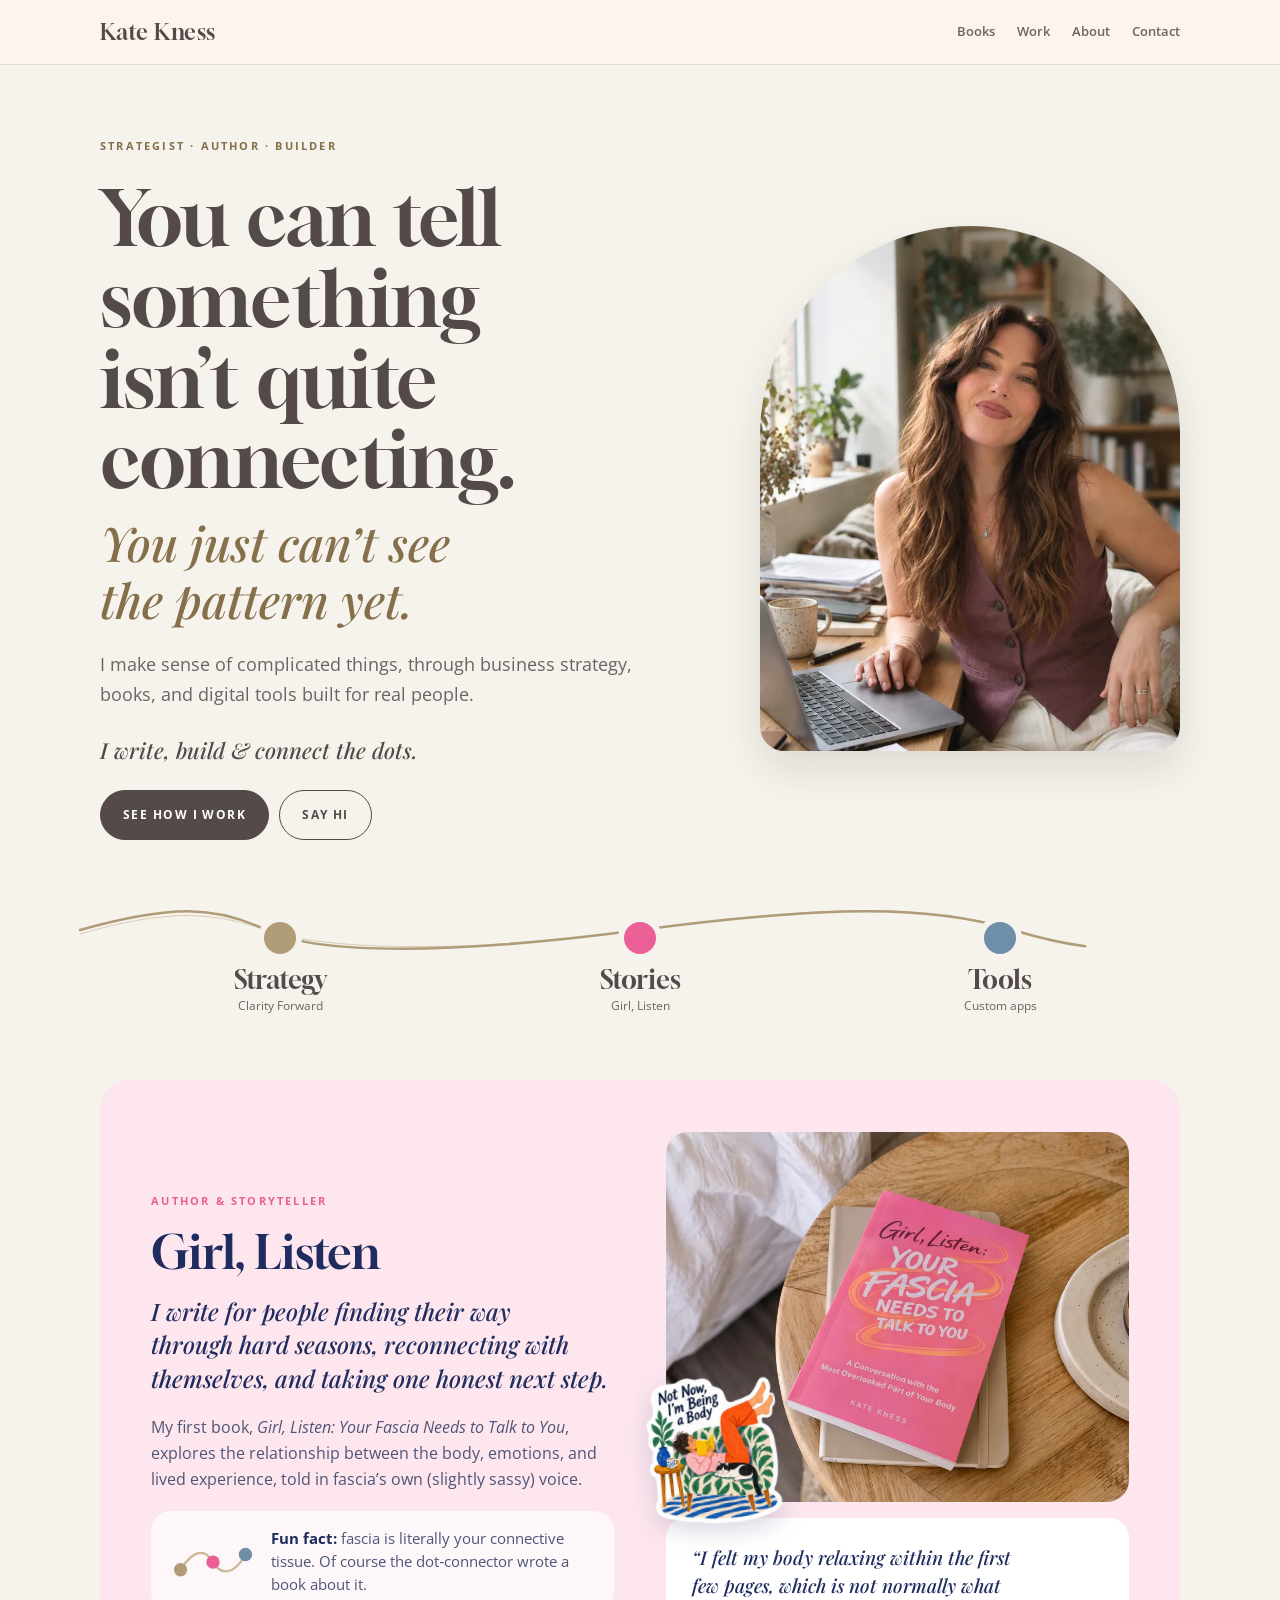
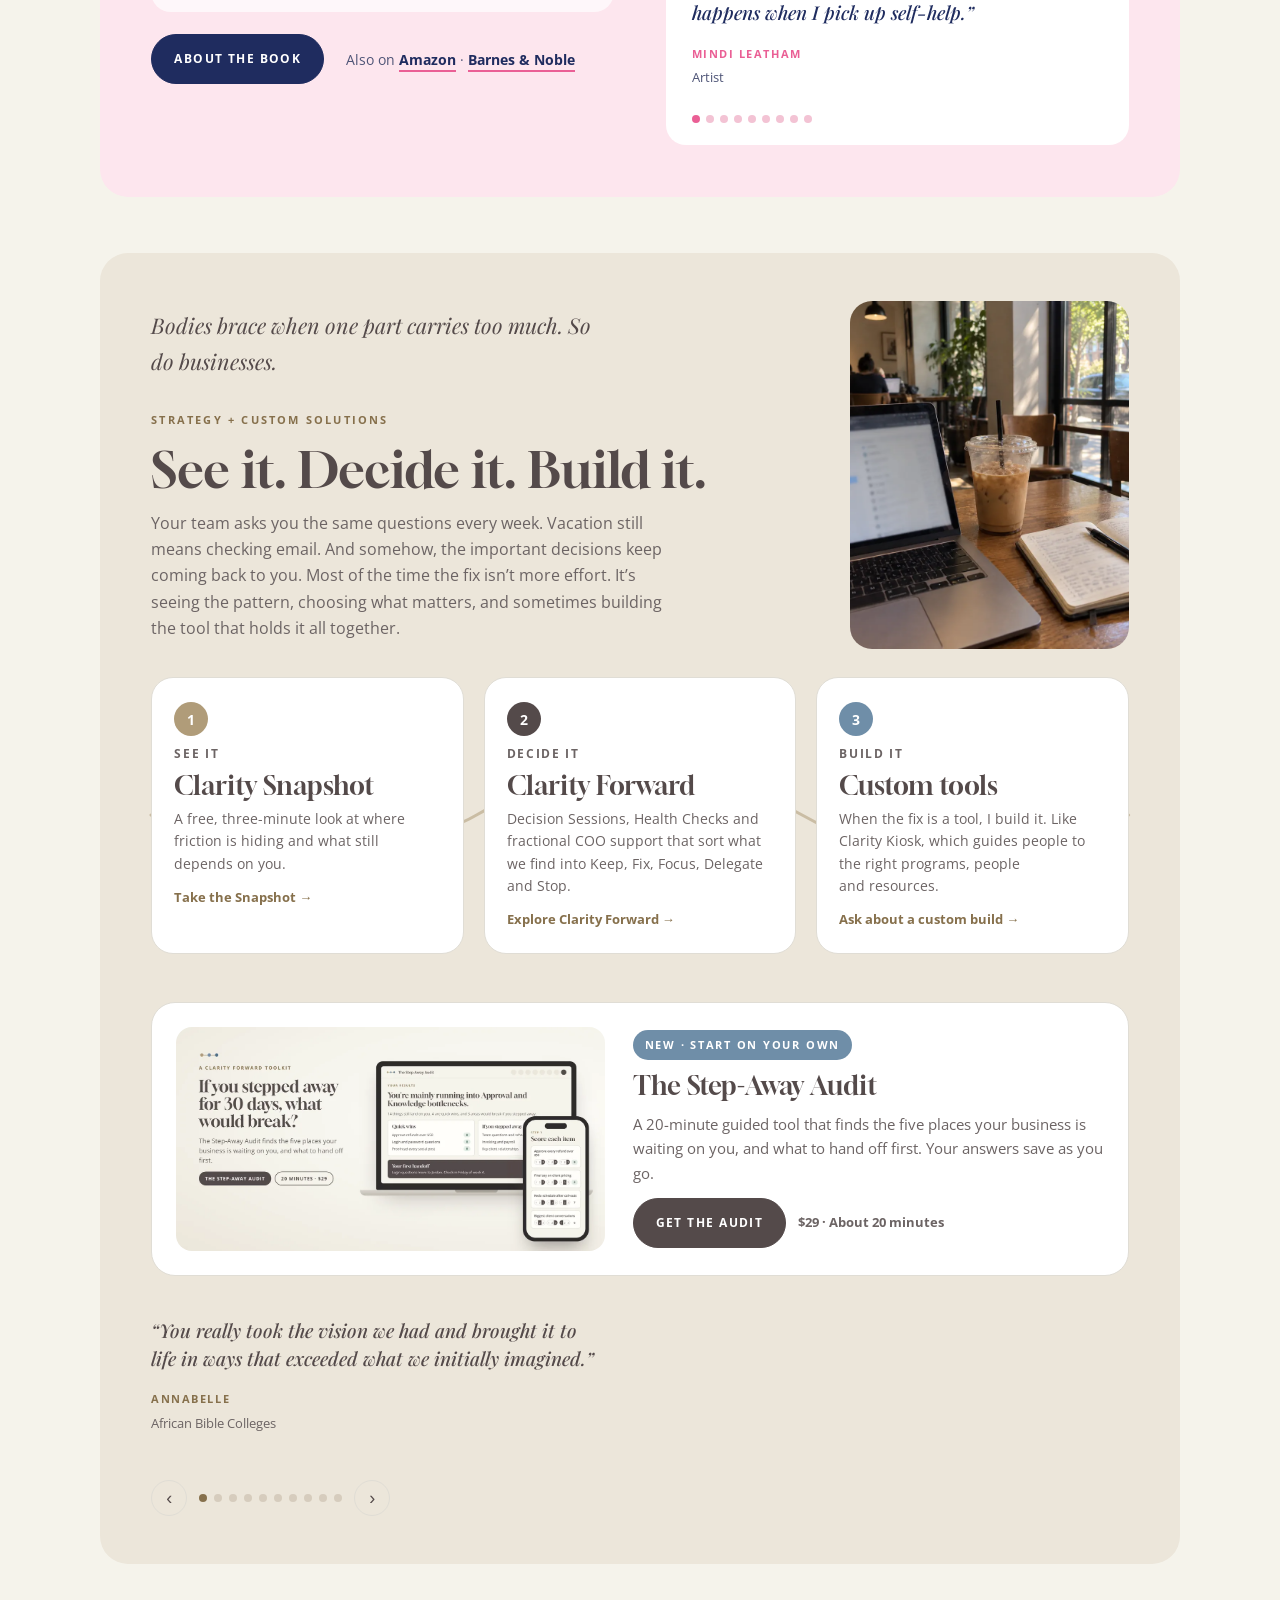
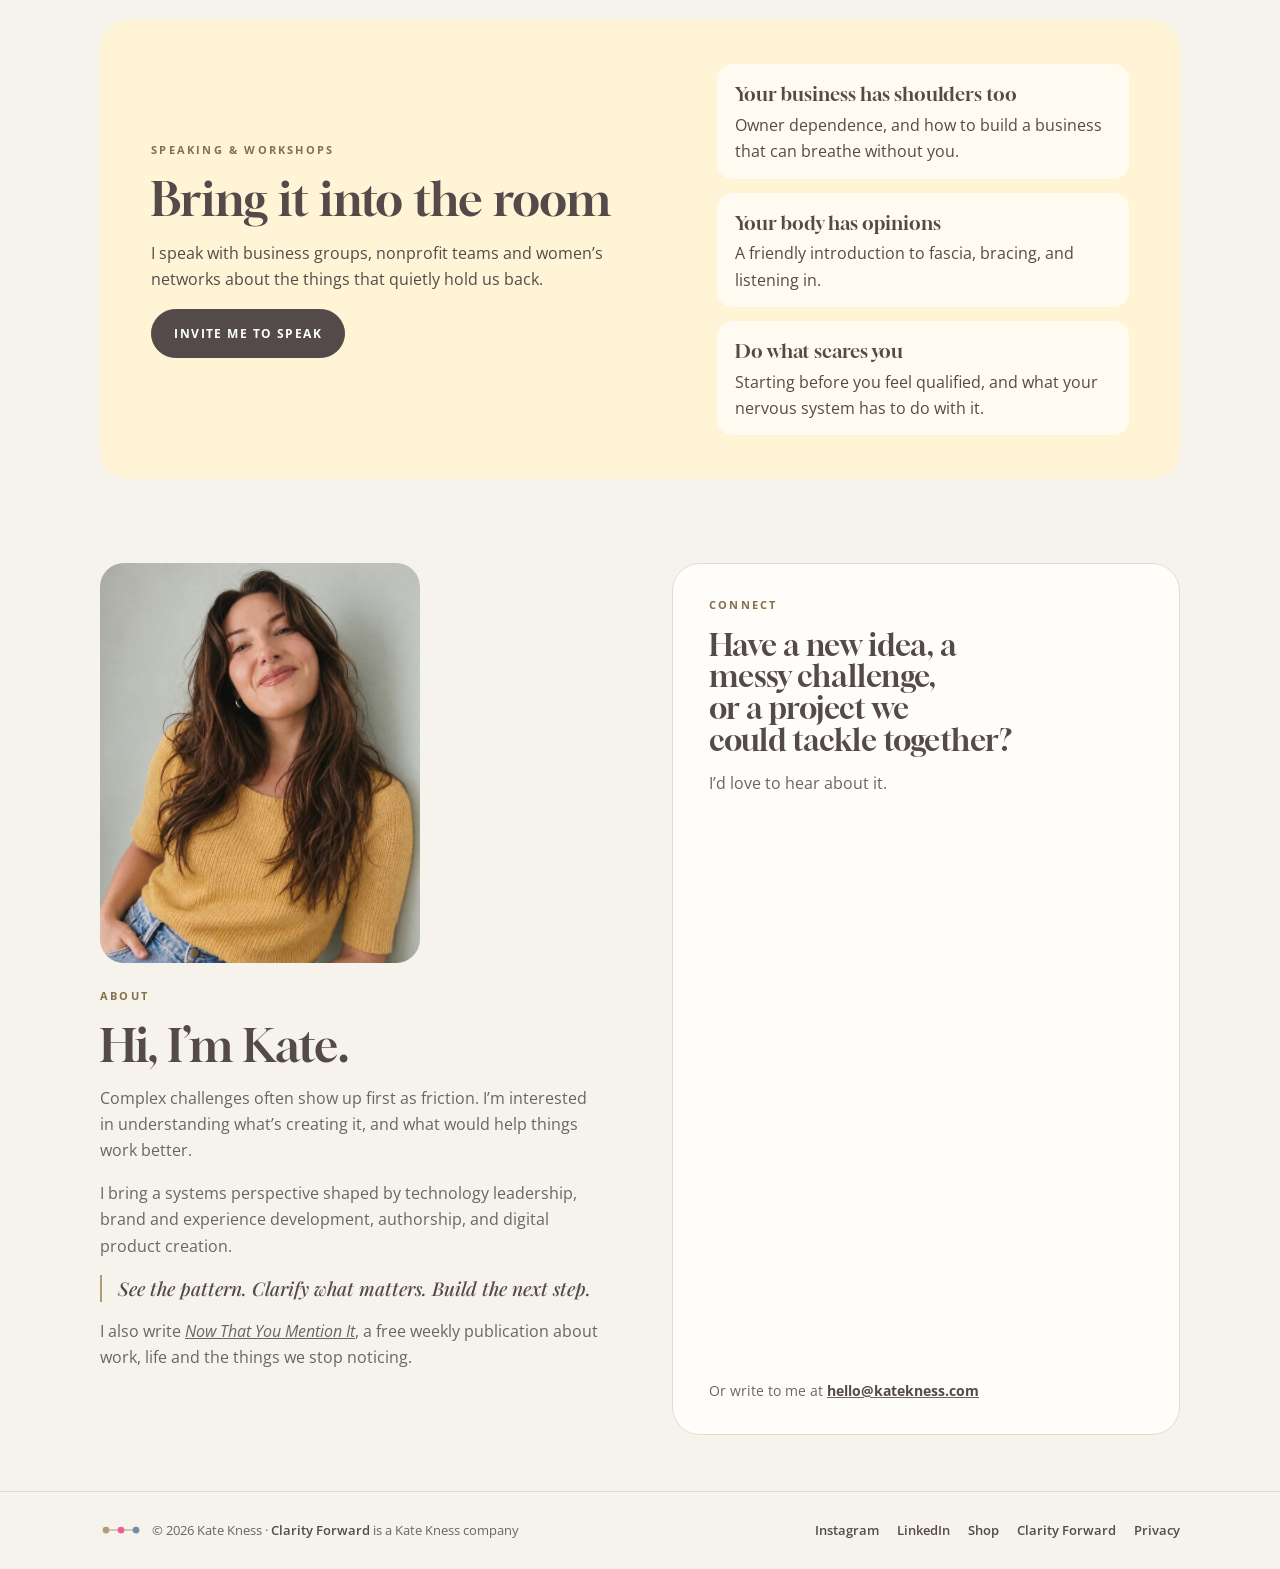
==== commit bd254eec: "Sharpen positioning copy: owner-dependence focus, shoulders line Co-Authored-By: Claude Opus 5.5 <no" ====
--- a/index.html
+++ b/index.html
@@ -22,7 +22,7 @@
 <link rel="stylesheet" href="https://fonts.googleapis.com/css2?family=Gloock&family=Open+Sans:ital,wght@0,400;0,600;0,700;1,400&family=Playfair+Display:ital,wght@1,500&display=swap">
 <script>(function(){var m={"privacy-policy": "privacy/", "privacy-policy-section": "privacy/"},h=location.hash.slice(1);if(m[h])location.replace(m[h]);})();</script><script type="application/ld+json">
 {"@context":"https://schema.org","@graph":[
- {"@type":"Person","@id":"https://katekness.com/#kate","name":"Kate Kness","url":"https://katekness.com","jobTitle":"Strategist, author and digital builder","email":"hello@katekness.com","sameAs":["https://www.instagram.com/katekness","https://www.linkedin.com/in/katekness"],"founder":{"@id":"https://theclarityforward.com/#org"}},
+ {"@type":"Person","@id":"https://katekness.com/#kate","name":"Kate Kness","url":"https://katekness.com","jobTitle":"Strategist, author and digital builder","email":"hello@katekness.com","sameAs":["https://www.instagram.com/katekness","https://www.linkedin.com/in/katekness","https://katekness.substack.com","https://substack.com/@katekness"],"founder":{"@id":"https://theclarityforward.com/#org"}},
  {"@type":"WebSite","@id":"https://katekness.com/#site","url":"https://katekness.com","name":"Kate Kness","publisher":{"@id":"https://katekness.com/#kate"}},
  {"@type":"Organization","@id":"https://theclarityforward.com/#org","name":"Clarity Forward","url":"https://theclarityforward.com"},
  {"@type":"Book","name":"Girl, Listen: Your Fascia Needs to Talk to You","author":{"@id":"https://katekness.com/#kate"},"publisher":{"@type":"Organization","name":"Skye Press"},"isbn":"9798995445814","url":"https://katekness.com/book/"}
@@ -320,6 +320,7 @@
     <div class="flow">
       <div class="flow-top">
         <div class="head">
+        <p class="bridge" style="font-family:var(--accent);font-style:italic;font-size:clamp(1.1rem,2.2vw,1.35rem);color:var(--navy);margin:0 0 18px">Bodies brace when one part carries too much. So do&nbsp;businesses.</p>
         <div class="eyebrow">Strategy + custom solutions</div>
         <h2>See it. Decide it. Build&nbsp;it.</h2>
         <p class="copy">Your team asks you the same questions every week. Vacation still means checking email. And somehow, the important decisions keep coming back to you. Most of the time the fix isn’t more effort. It’s seeing the pattern, choosing what matters, and sometimes building the tool that holds it all&nbsp;together.</p>
@@ -375,7 +376,7 @@
         <div class="buy"><a class="btn solid" href="#connect">Invite me to speak</a></div>
       </div>
       <ul class="topics">
-        <li><b>When it all still runs through you</b><span>Owner dependence, and how to build a business that can breathe without&nbsp;you.</span></li>
+        <li><b>Your business has shoulders too</b><span>Owner dependence, and how to build a business that can breathe without&nbsp;you.</span></li>
         <li><b>Your body has opinions</b><span>A friendly introduction to fascia, bracing, and listening&nbsp;in.</span></li>
         <li><b>Do what scares you</b><span>Starting before you feel qualified, and what your nervous system has to do with&nbsp;it.</span></li>
       </ul>
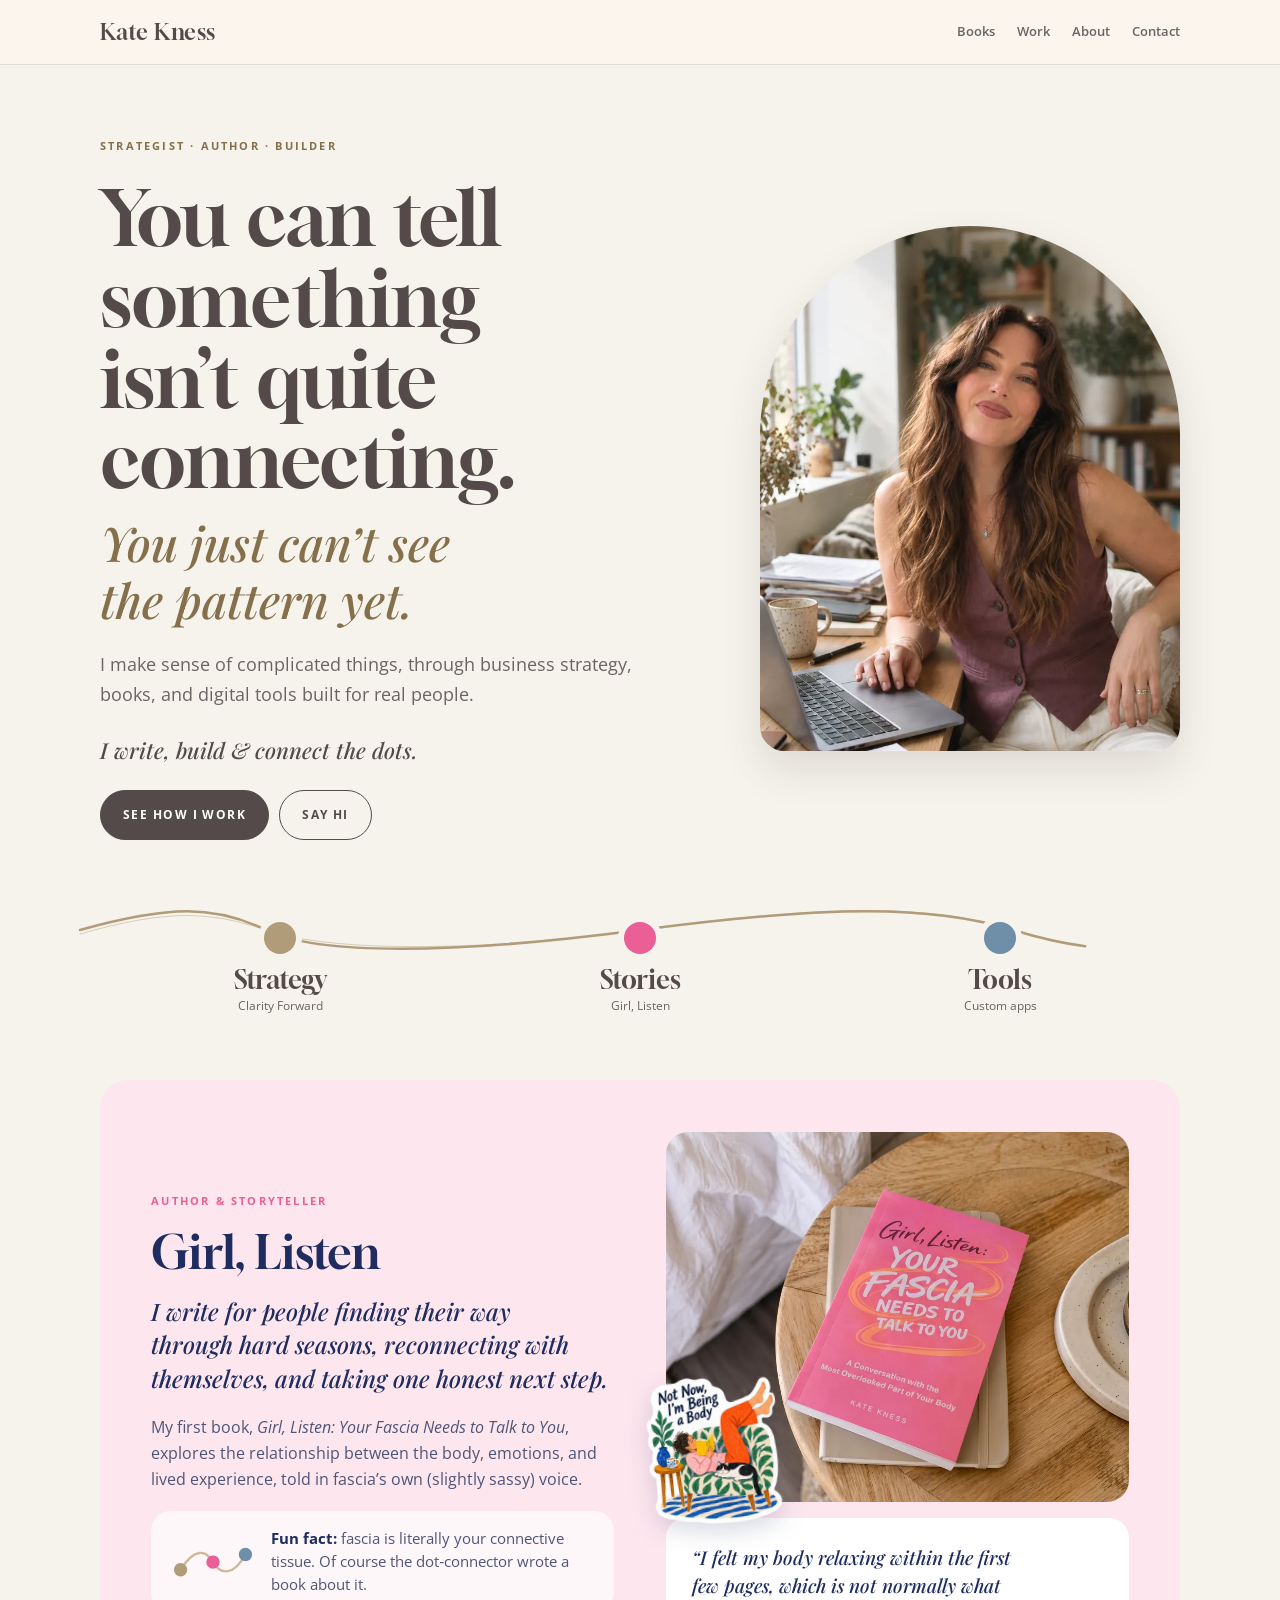
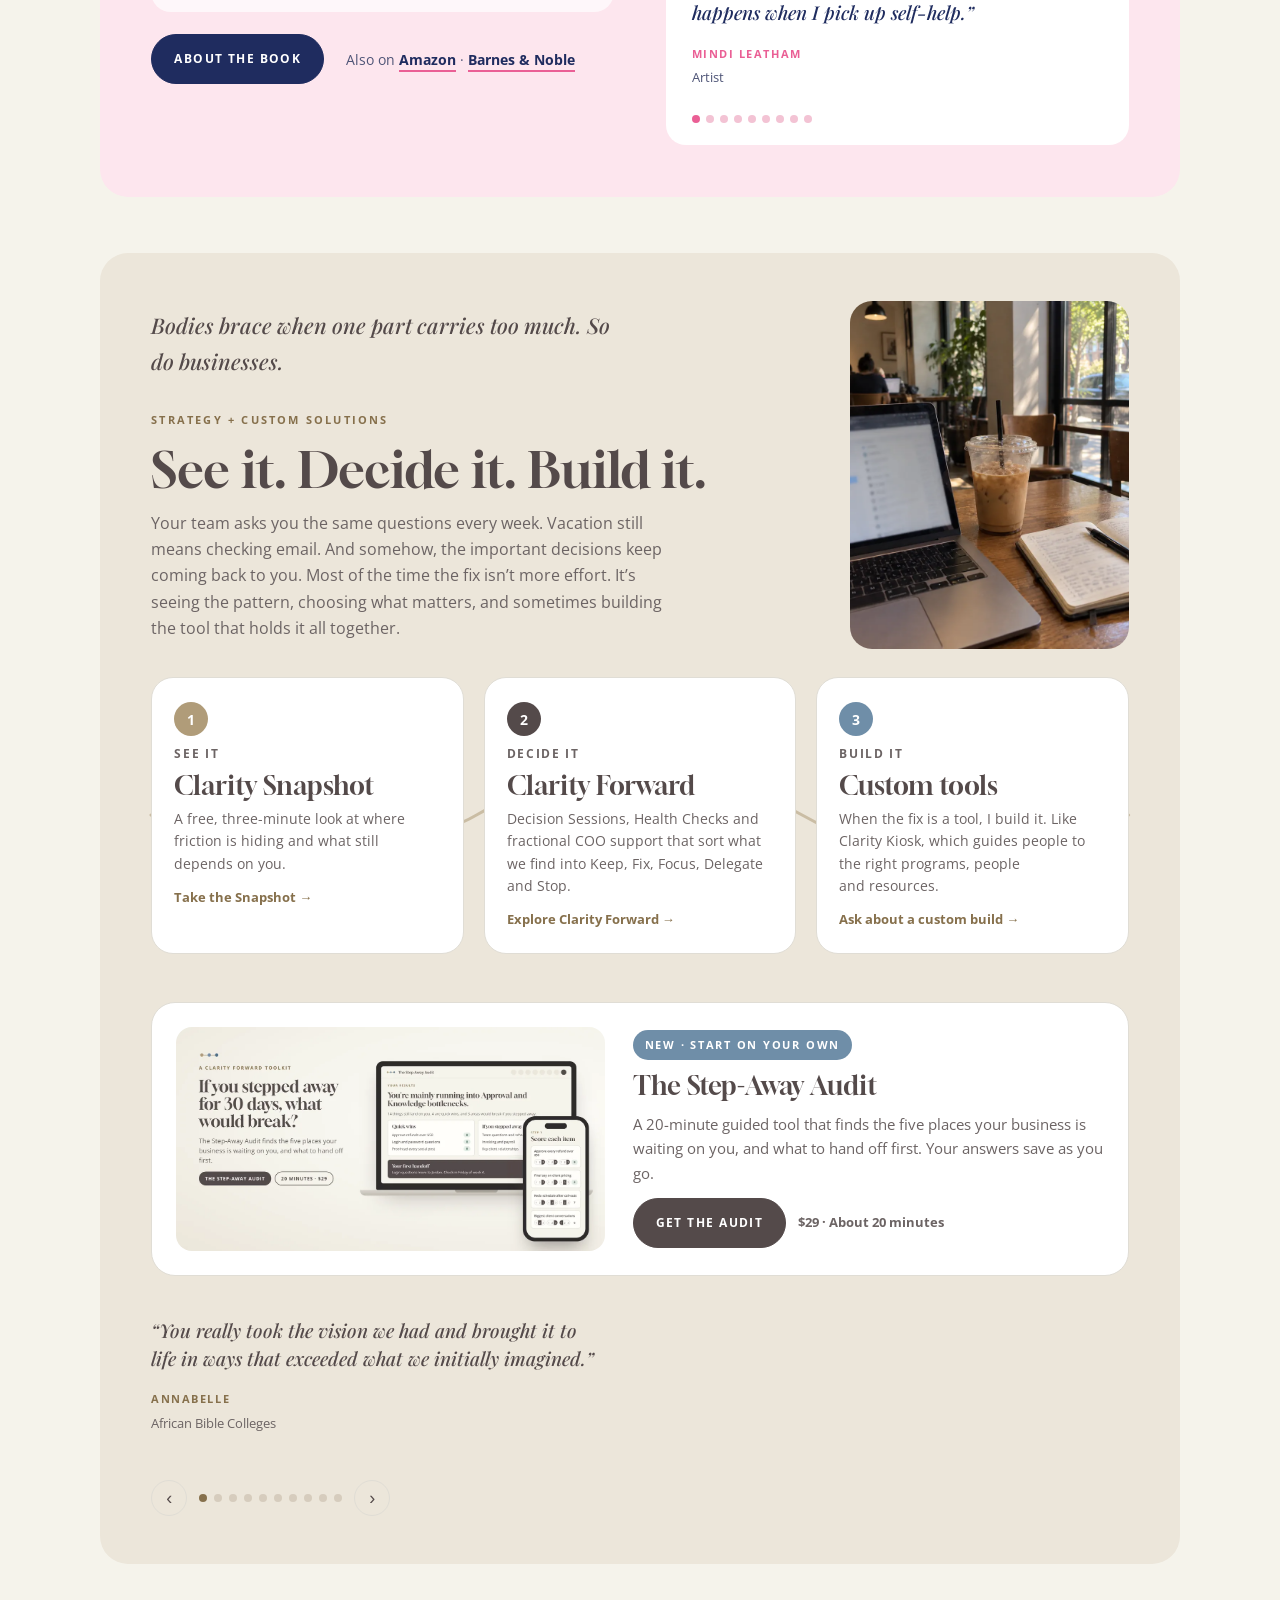
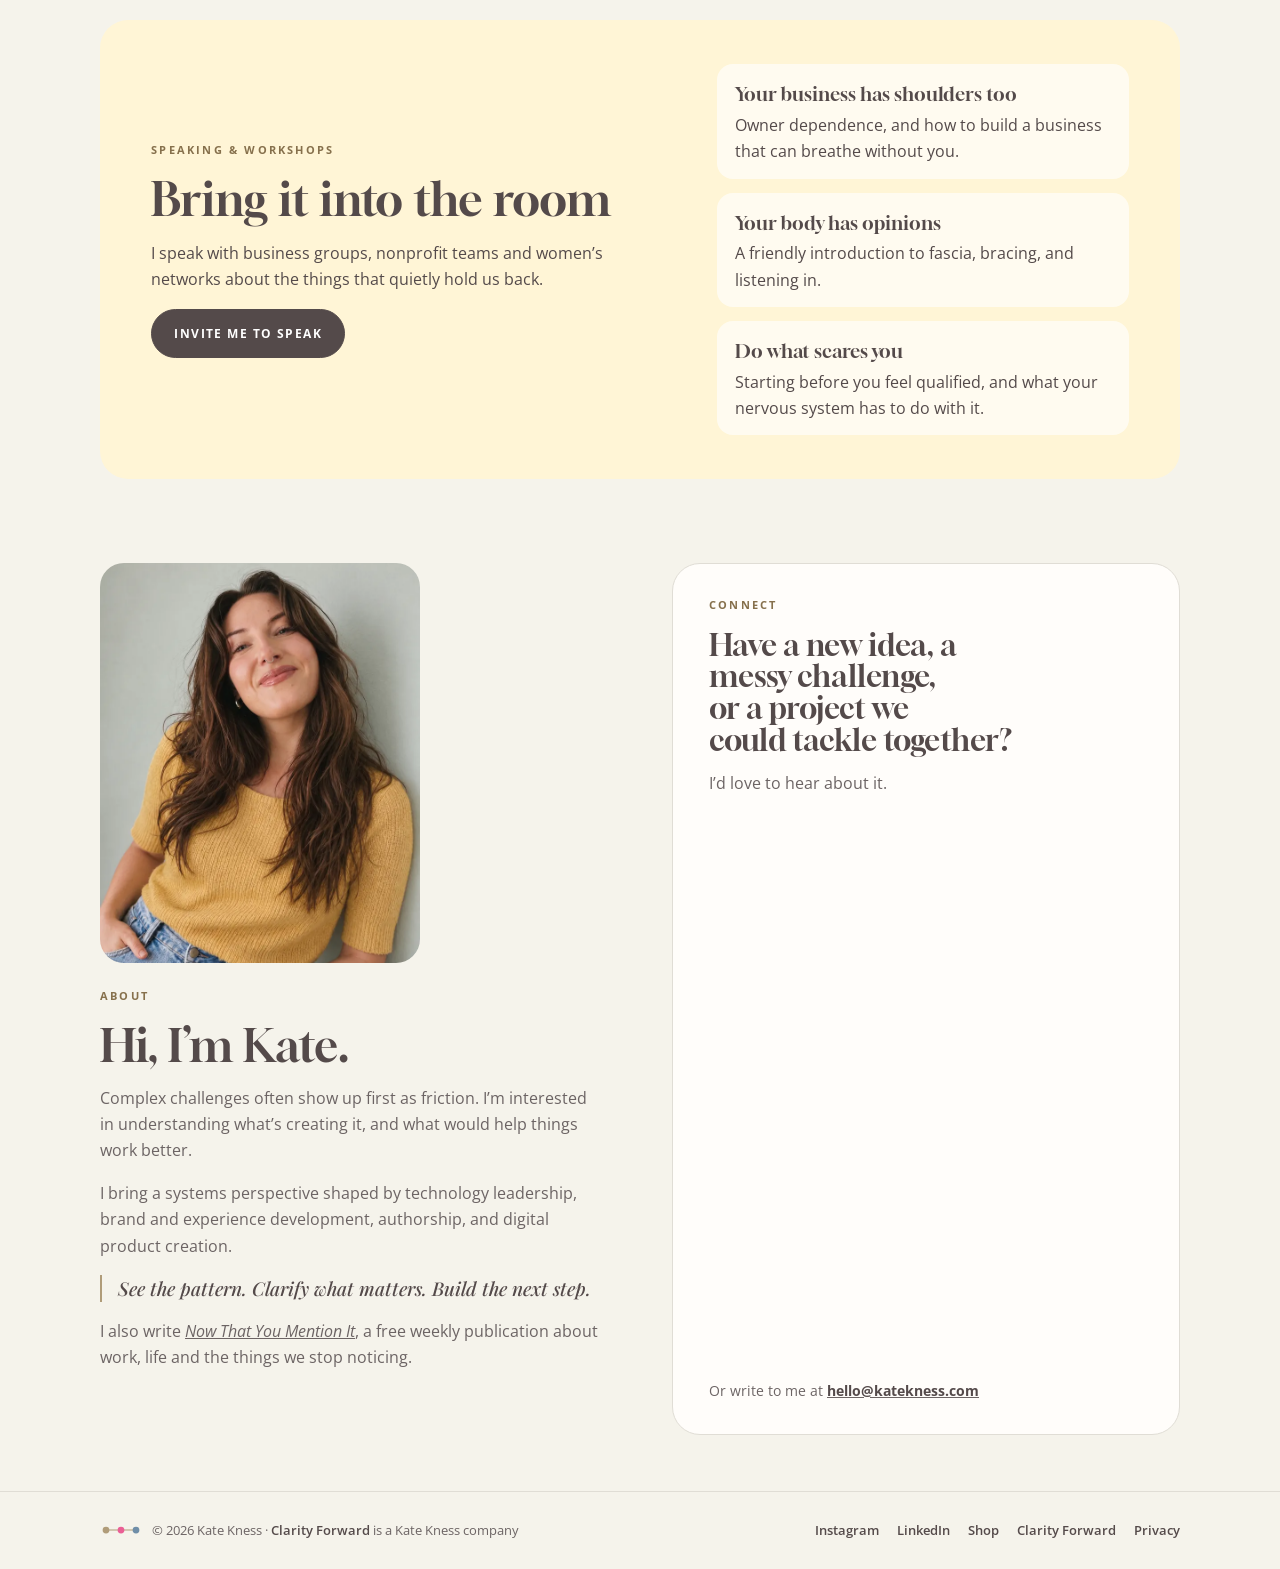
==== commit 2fa0c683: "Self-host fonts instead of loading from Google Fonts Visitors' browsers no longer contact fonts.goog" ====
--- a/index.html
+++ b/index.html
@@ -18,8 +18,7 @@
 <link rel="icon" href="favicon.svg" type="image/svg+xml">
 <link rel="icon" href="favicon.png" type="image/png" sizes="192x192">
 <link rel="apple-touch-icon" href="apple-touch-icon.png">
-<link rel="preconnect" href="https://fonts.googleapis.com"><link rel="preconnect" href="https://fonts.gstatic.com" crossorigin>
-<link rel="stylesheet" href="https://fonts.googleapis.com/css2?family=Gloock&family=Open+Sans:ital,wght@0,400;0,600;0,700;1,400&family=Playfair+Display:ital,wght@1,500&display=swap">
+<link rel="stylesheet" href="/assets/fonts/fonts.css">
 <script>(function(){var m={"privacy-policy": "privacy/", "privacy-policy-section": "privacy/"},h=location.hash.slice(1);if(m[h])location.replace(m[h]);})();</script><script type="application/ld+json">
 {"@context":"https://schema.org","@graph":[
  {"@type":"Person","@id":"https://katekness.com/#kate","name":"Kate Kness","url":"https://katekness.com","jobTitle":"Strategist, author and digital builder","email":"hello@katekness.com","sameAs":["https://www.instagram.com/katekness","https://www.linkedin.com/in/katekness","https://katekness.substack.com","https://substack.com/@katekness"],"founder":{"@id":"https://theclarityforward.com/#org"}},
--- a/assets/fonts/fonts.css
+++ b/assets/fonts/fonts.css
@@ -0,0 +1,13 @@
+/* Self-hosted fonts (no Google requests). Source: Fontsource, SIL Open Font License. */
+@font-face{font-family:"Gloock";font-style:normal;font-weight:400;font-display:swap;src:url(gloock-latin-400-normal.woff2) format("woff2");unicode-range:U+0000-00FF, U+0131, U+0152-0153, U+02BB-02BC, U+02C6, U+02DA, U+02DC, U+0304, U+0308, U+0329, U+2000-206F, U+20AC, U+2122, U+2191, U+2193, U+2212, U+2215, U+FEFF, U+FFFD}
+@font-face{font-family:"Gloock";font-style:normal;font-weight:400;font-display:swap;src:url(gloock-latin-ext-400-normal.woff2) format("woff2");unicode-range:U+0100-02BA, U+02BD-02C5, U+02C7-02CC, U+02CE-02D7, U+02DD-02FF, U+0304, U+0308, U+0329, U+1D00-1DBF, U+1E00-1E9F, U+1EF2-1EFF, U+2020, U+20A0-20AB, U+20AD-20C0, U+2113, U+2C60-2C7F, U+A720-A7FF}
+@font-face{font-family:"Open Sans";font-style:normal;font-weight:400;font-display:swap;src:url(open-sans-latin-400-normal.woff2) format("woff2");unicode-range:U+0000-00FF, U+0131, U+0152-0153, U+02BB-02BC, U+02C6, U+02DA, U+02DC, U+0304, U+0308, U+0329, U+2000-206F, U+20AC, U+2122, U+2191, U+2193, U+2212, U+2215, U+FEFF, U+FFFD}
+@font-face{font-family:"Open Sans";font-style:normal;font-weight:400;font-display:swap;src:url(open-sans-latin-ext-400-normal.woff2) format("woff2");unicode-range:U+0100-02BA, U+02BD-02C5, U+02C7-02CC, U+02CE-02D7, U+02DD-02FF, U+0304, U+0308, U+0329, U+1D00-1DBF, U+1E00-1E9F, U+1EF2-1EFF, U+2020, U+20A0-20AB, U+20AD-20C0, U+2113, U+2C60-2C7F, U+A720-A7FF}
+@font-face{font-family:"Open Sans";font-style:normal;font-weight:600;font-display:swap;src:url(open-sans-latin-600-normal.woff2) format("woff2");unicode-range:U+0000-00FF, U+0131, U+0152-0153, U+02BB-02BC, U+02C6, U+02DA, U+02DC, U+0304, U+0308, U+0329, U+2000-206F, U+20AC, U+2122, U+2191, U+2193, U+2212, U+2215, U+FEFF, U+FFFD}
+@font-face{font-family:"Open Sans";font-style:normal;font-weight:600;font-display:swap;src:url(open-sans-latin-ext-600-normal.woff2) format("woff2");unicode-range:U+0100-02BA, U+02BD-02C5, U+02C7-02CC, U+02CE-02D7, U+02DD-02FF, U+0304, U+0308, U+0329, U+1D00-1DBF, U+1E00-1E9F, U+1EF2-1EFF, U+2020, U+20A0-20AB, U+20AD-20C0, U+2113, U+2C60-2C7F, U+A720-A7FF}
+@font-face{font-family:"Open Sans";font-style:normal;font-weight:700;font-display:swap;src:url(open-sans-latin-700-normal.woff2) format("woff2");unicode-range:U+0000-00FF, U+0131, U+0152-0153, U+02BB-02BC, U+02C6, U+02DA, U+02DC, U+0304, U+0308, U+0329, U+2000-206F, U+20AC, U+2122, U+2191, U+2193, U+2212, U+2215, U+FEFF, U+FFFD}
+@font-face{font-family:"Open Sans";font-style:normal;font-weight:700;font-display:swap;src:url(open-sans-latin-ext-700-normal.woff2) format("woff2");unicode-range:U+0100-02BA, U+02BD-02C5, U+02C7-02CC, U+02CE-02D7, U+02DD-02FF, U+0304, U+0308, U+0329, U+1D00-1DBF, U+1E00-1E9F, U+1EF2-1EFF, U+2020, U+20A0-20AB, U+20AD-20C0, U+2113, U+2C60-2C7F, U+A720-A7FF}
+@font-face{font-family:"Open Sans";font-style:italic;font-weight:400;font-display:swap;src:url(open-sans-latin-400-italic.woff2) format("woff2");unicode-range:U+0000-00FF, U+0131, U+0152-0153, U+02BB-02BC, U+02C6, U+02DA, U+02DC, U+0304, U+0308, U+0329, U+2000-206F, U+20AC, U+2122, U+2191, U+2193, U+2212, U+2215, U+FEFF, U+FFFD}
+@font-face{font-family:"Open Sans";font-style:italic;font-weight:400;font-display:swap;src:url(open-sans-latin-ext-400-italic.woff2) format("woff2");unicode-range:U+0100-02BA, U+02BD-02C5, U+02C7-02CC, U+02CE-02D7, U+02DD-02FF, U+0304, U+0308, U+0329, U+1D00-1DBF, U+1E00-1E9F, U+1EF2-1EFF, U+2020, U+20A0-20AB, U+20AD-20C0, U+2113, U+2C60-2C7F, U+A720-A7FF}
+@font-face{font-family:"Playfair Display";font-style:italic;font-weight:500;font-display:swap;src:url(playfair-display-latin-500-italic.woff2) format("woff2");unicode-range:U+0000-00FF, U+0131, U+0152-0153, U+02BB-02BC, U+02C6, U+02DA, U+02DC, U+0304, U+0308, U+0329, U+2000-206F, U+20AC, U+2122, U+2191, U+2193, U+2212, U+2215, U+FEFF, U+FFFD}
+@font-face{font-family:"Playfair Display";font-style:italic;font-weight:500;font-display:swap;src:url(playfair-display-latin-ext-500-italic.woff2) format("woff2");unicode-range:U+0100-02BA, U+02BD-02C5, U+02C7-02CC, U+02CE-02D7, U+02DD-02FF, U+0304, U+0308, U+0329, U+1D00-1DBF, U+1E00-1E9F, U+1EF2-1EFF, U+2020, U+20A0-20AB, U+20AD-20C0, U+2113, U+2C60-2C7F, U+A720-A7FF}
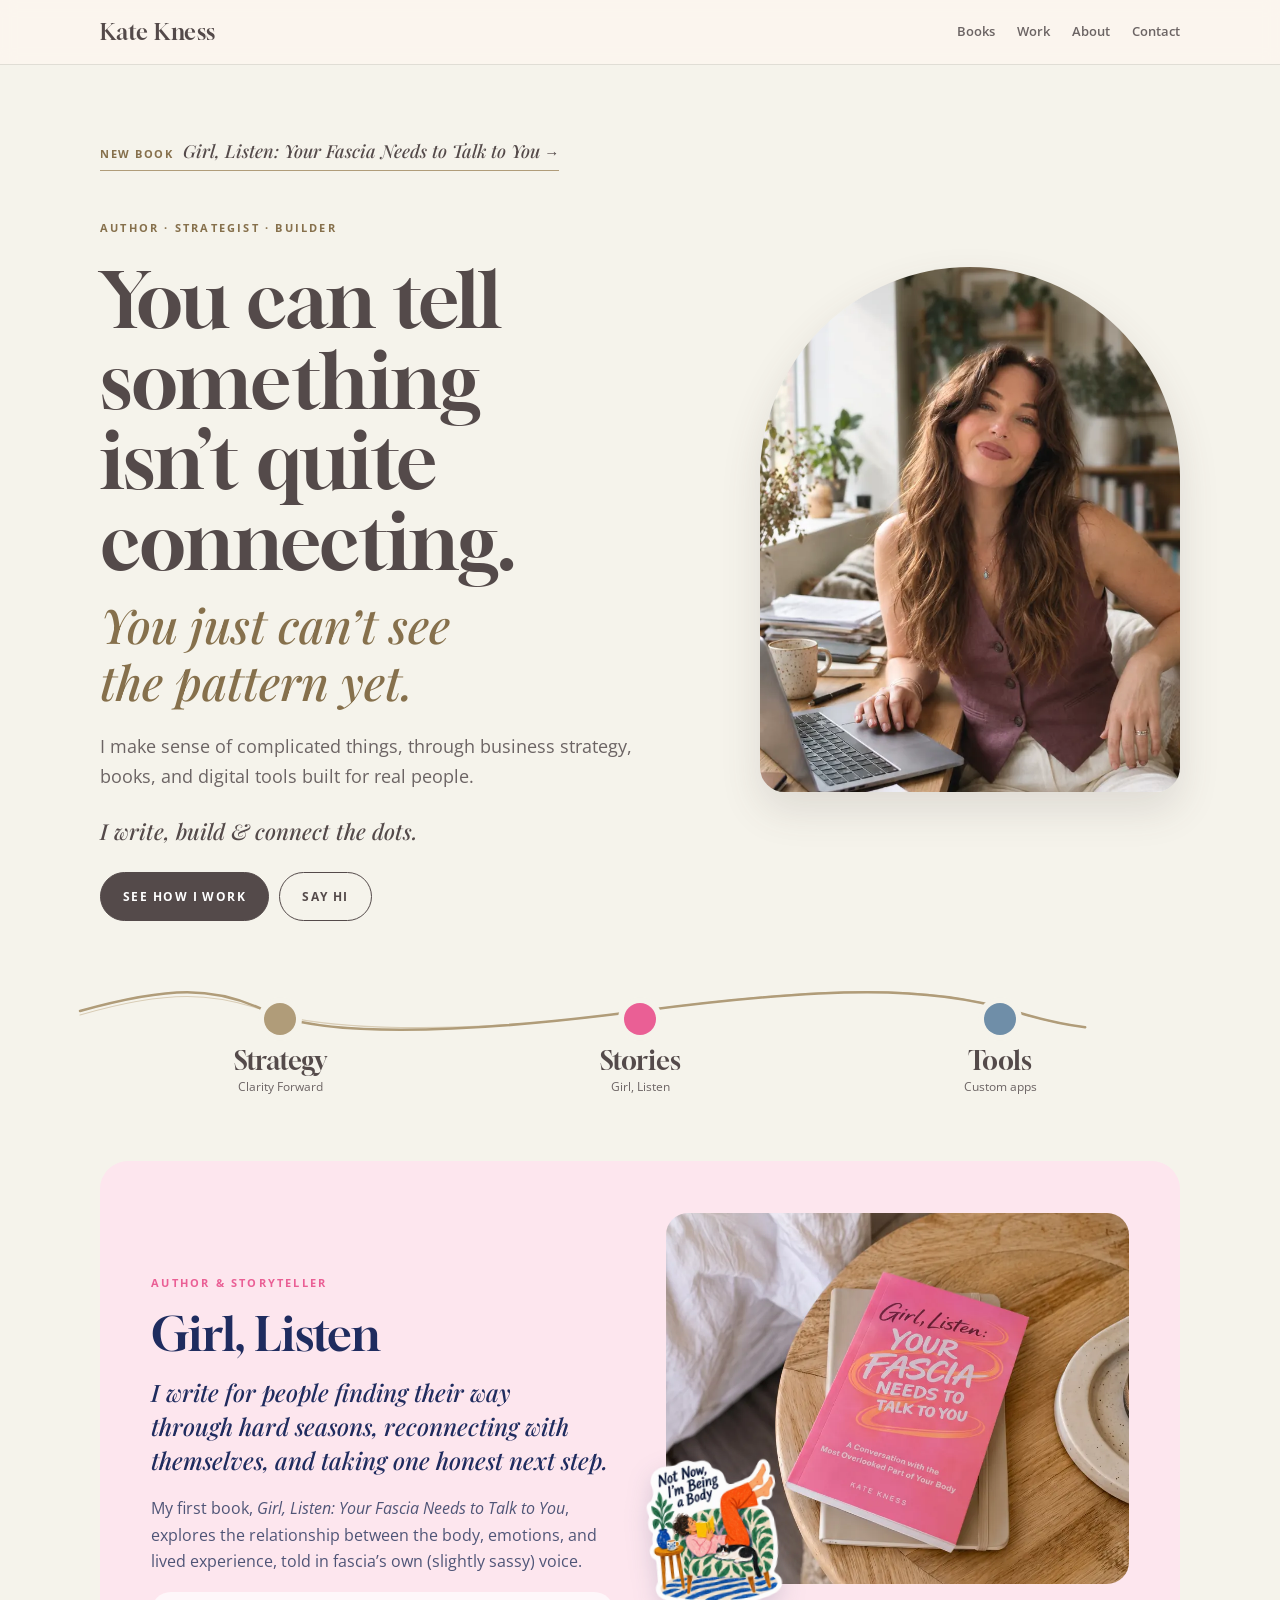
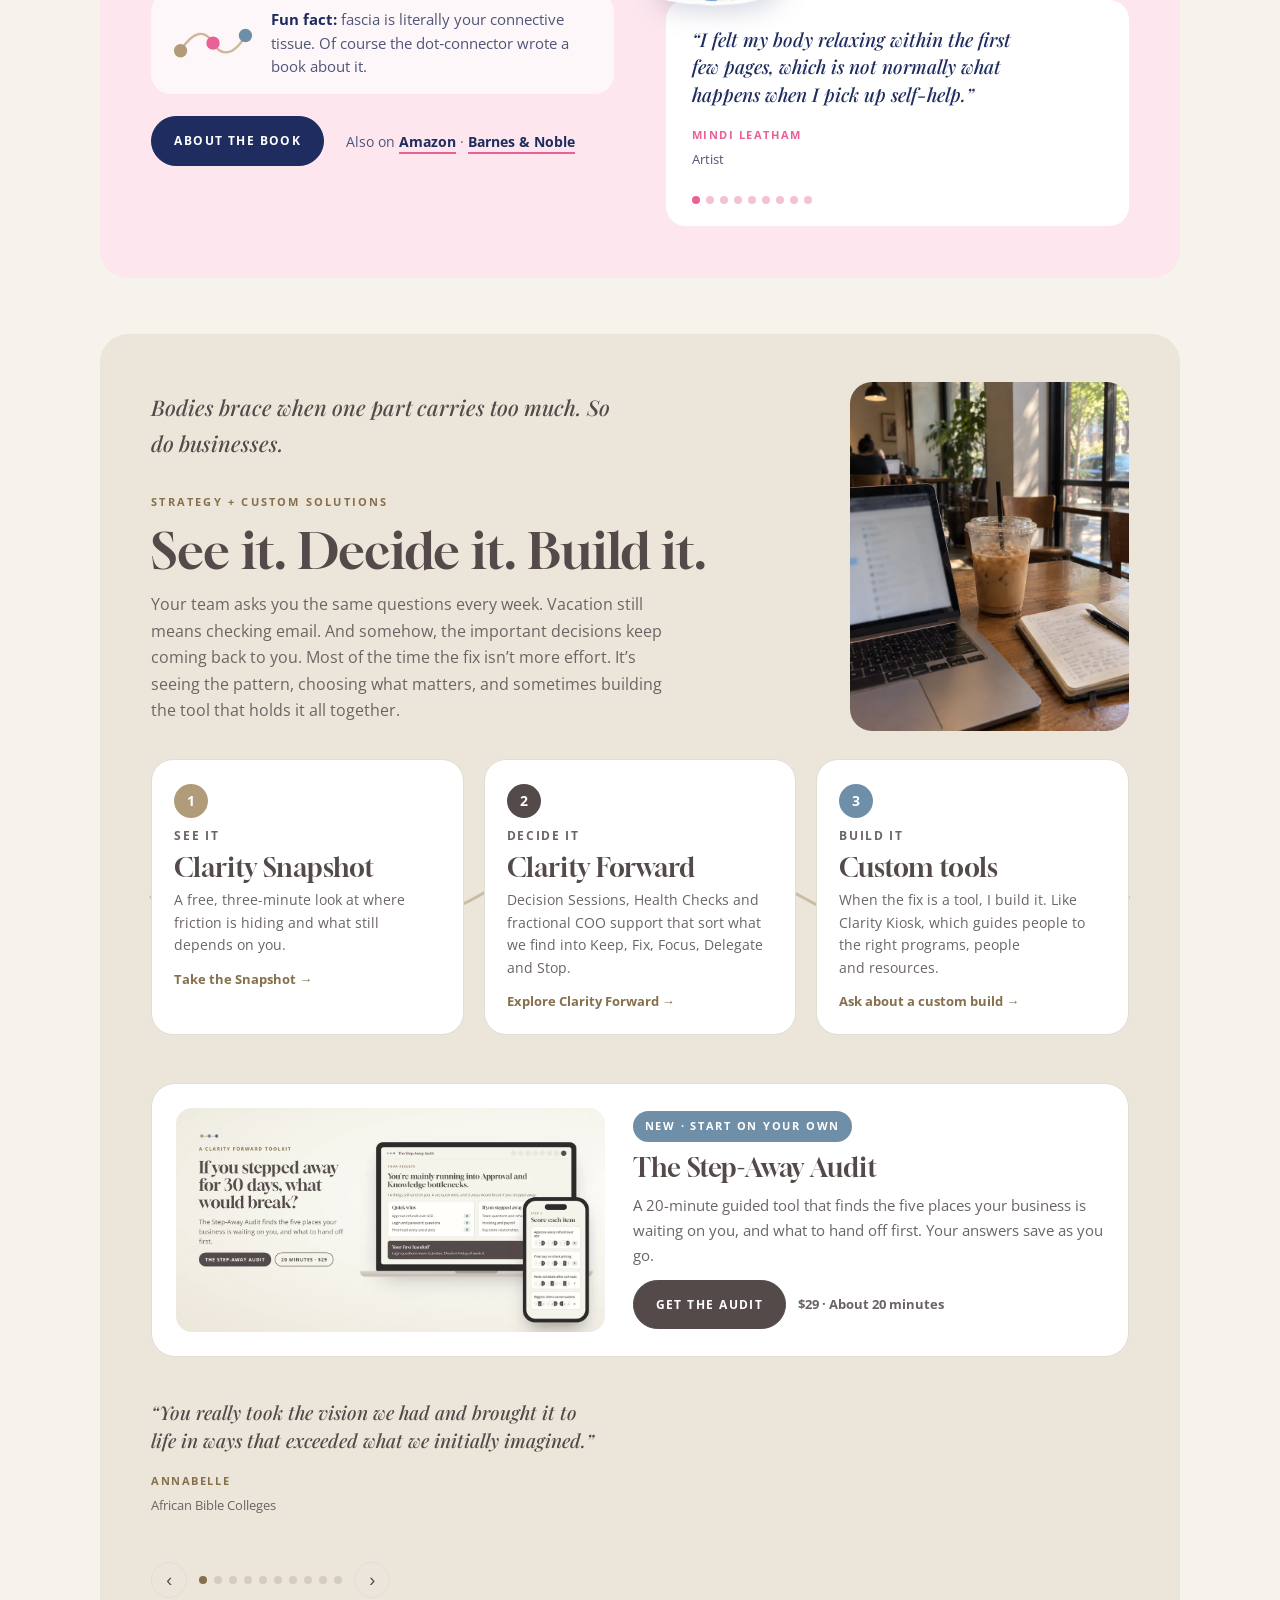
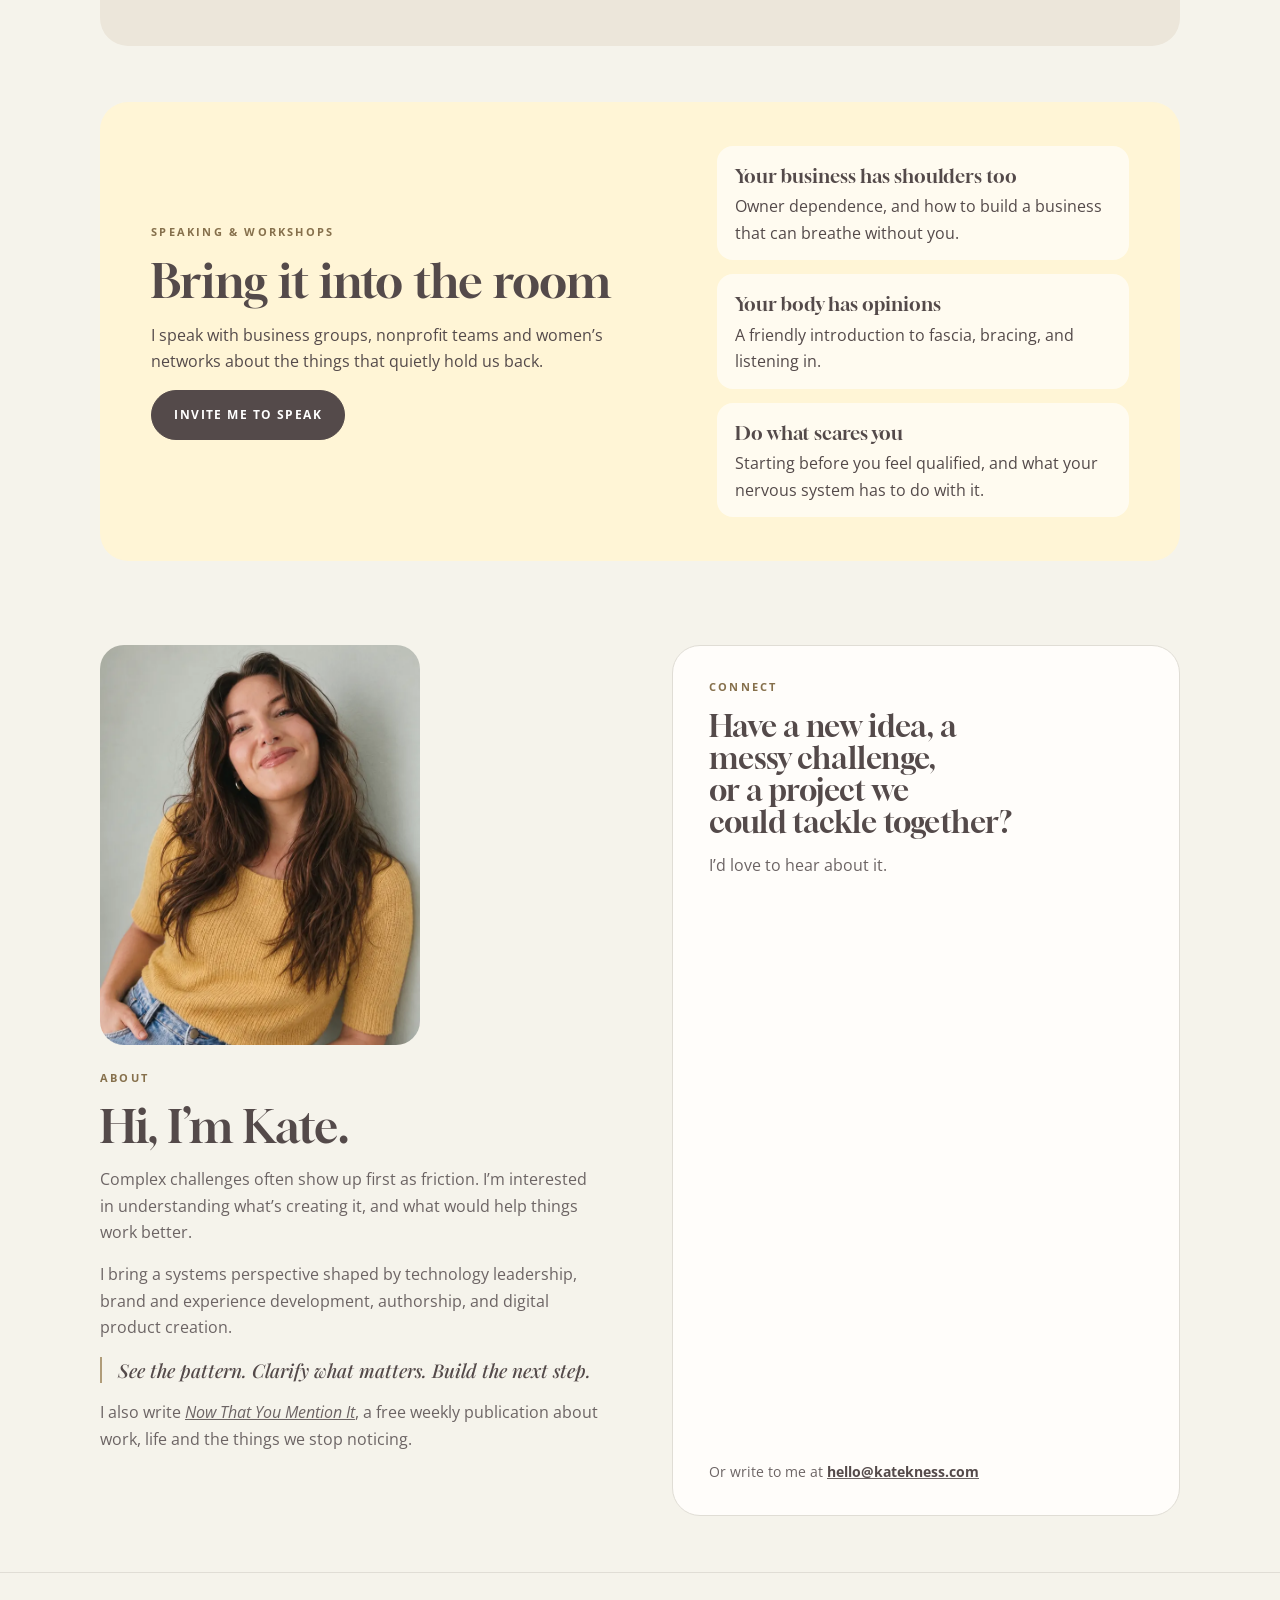
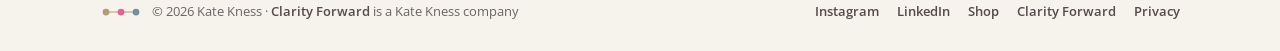
==== commit 0aefa356: "Homepage: surface the book above the fold, lead with Author; privacy: Kit and Cloudflare replace Hub" ====
--- a/index.html
+++ b/index.html
@@ -3,7 +3,7 @@
 <head>
 <meta charset="utf-8">
 <meta name="viewport" content="width=device-width,initial-scale=1,viewport-fit=cover">
-<title>Kate Kness | Strategist, Author &amp; Digital Builder</title>
+<title>Kate Kness | Author of Girl, Listen, Strategist &amp; Digital Builder</title>
 <meta name="description" content="Kate Kness writes, builds and connects the dots. Strategy through Clarity Forward, the book Girl, Listen, and custom digital tools for leaders.">
 <link rel="canonical" href="https://katekness.com/">
 <meta property="og:type" content="website">
@@ -65,6 +65,10 @@
   border-radius:44px;padding:14px 22px;border:1.5px solid var(--navy);color:var(--navy);background:transparent;cursor:pointer;transition:transform .15s ease}
 .btn:hover{transform:translateY(-2px)}
 .btn.solid{background:var(--navy);color:#fff}
+.book-line{display:inline-block;width:fit-content;margin:0 0 26px;font-size:15px;color:var(--navy);text-decoration:none;border-bottom:1px solid var(--goldsoft);padding-bottom:3px}
+.book-line span{font-size:11px;font-weight:700;letter-spacing:.14em;text-transform:uppercase;color:var(--gold);margin-right:6px}
+.book-line em{font-family:var(--accent);font-size:18px}
+.book-line:hover{border-bottom-color:var(--navy)}
 .btn:focus-visible{outline:3px solid #f6c93f;outline-offset:3px}
 
 /* hero */
@@ -261,7 +265,8 @@
   <section class="hero">
     <div class="wrap">
       <div class="lead">
-        <div class="eyebrow">Strategist · Author · Builder</div>
+        <a class="book-line" href="/book/"><span>New book</span> <em>Girl, Listen: Your Fascia Needs to Talk to You</em> &rarr;</a>
+        <div class="eyebrow">Author · Strategist · Builder</div>
         <h1>You can tell something isn’t quite connecting.<em>You just can’t see the pattern&nbsp;yet.</em></h1>
         <p class="copy">I make sense of complicated things, through business strategy, books, and digital tools built for real&nbsp;people.</p>
         <p class="tag">I write, build &amp; connect the&nbsp;dots.</p>
@@ -443,5 +448,6 @@
   show(0);go();
 })();
 </script>
+<!-- Cloudflare Web Analytics --><script defer src="https://static.cloudflareinsights.com/beacon.min.js" data-cf-beacon='{"token": "c5d701dc8b6d43088110704865e924c1"}'></script><!-- End Cloudflare Web Analytics -->
 </body>
 </html>
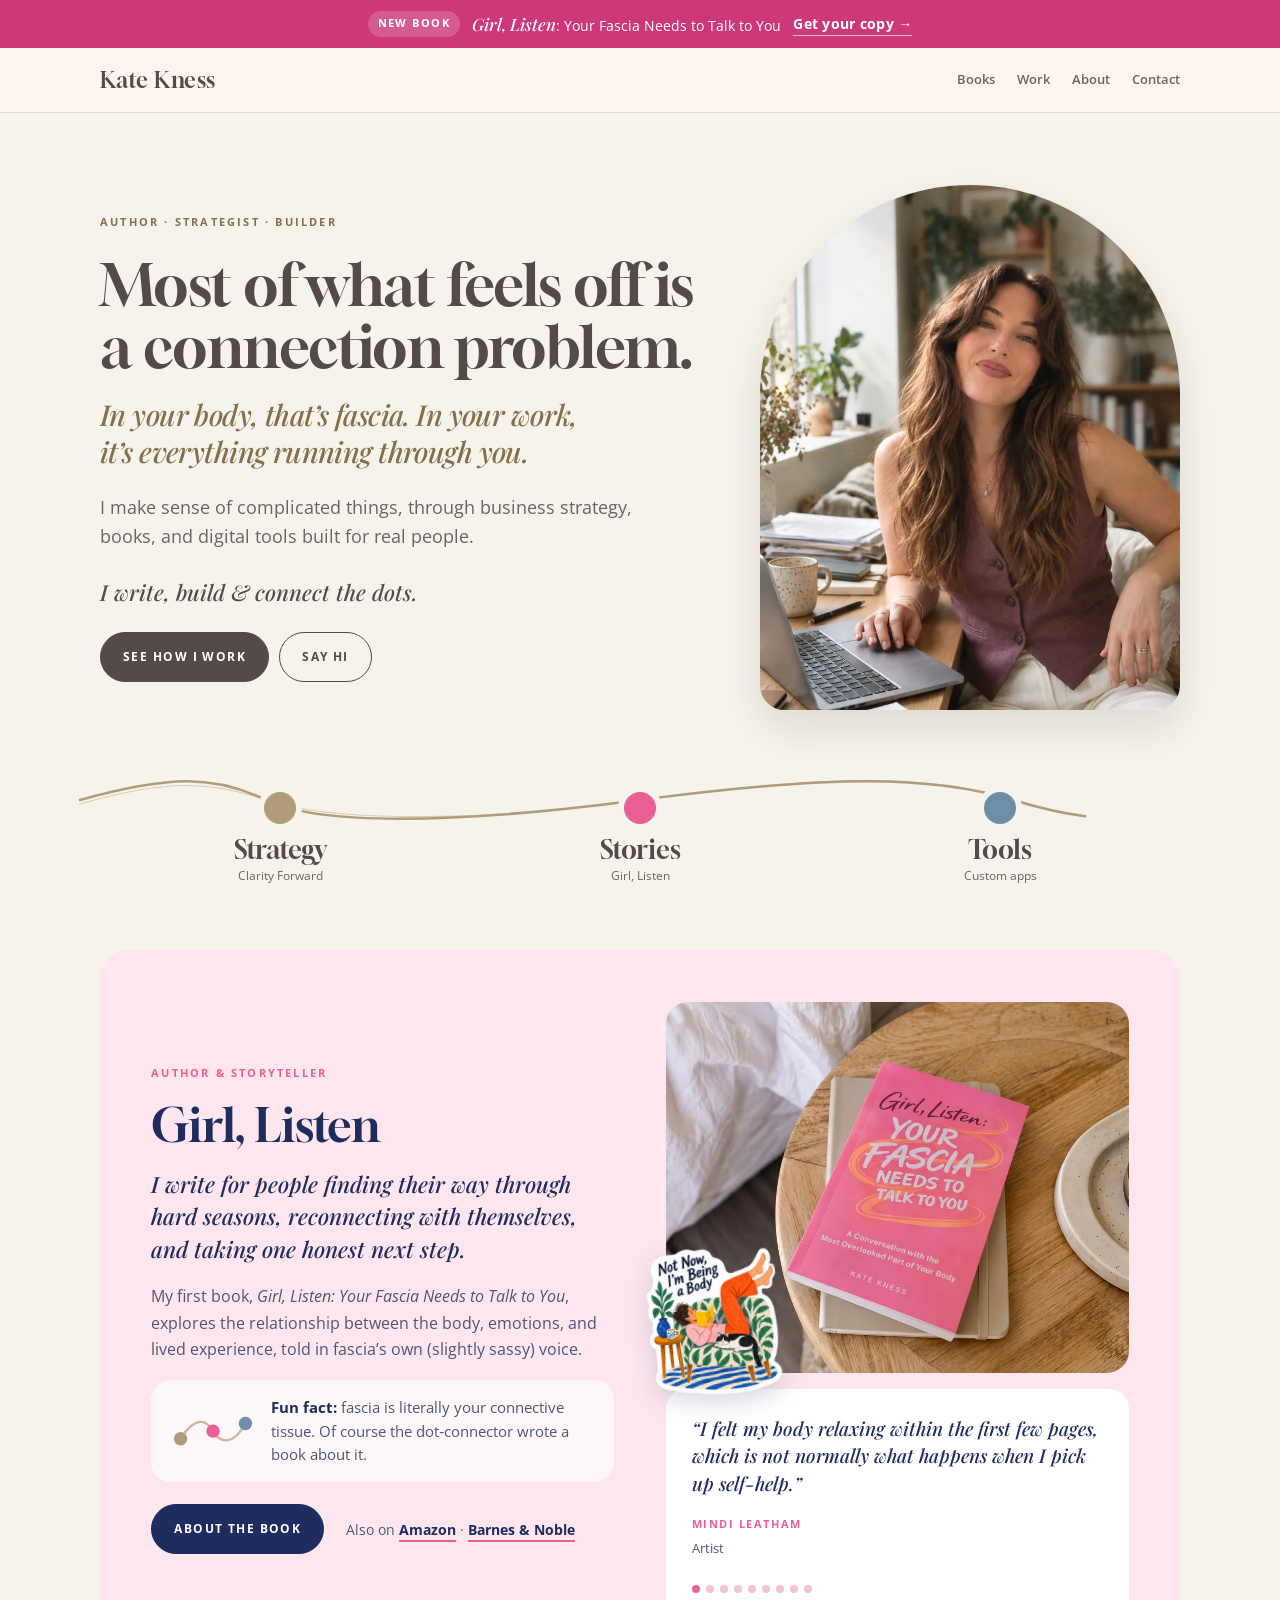
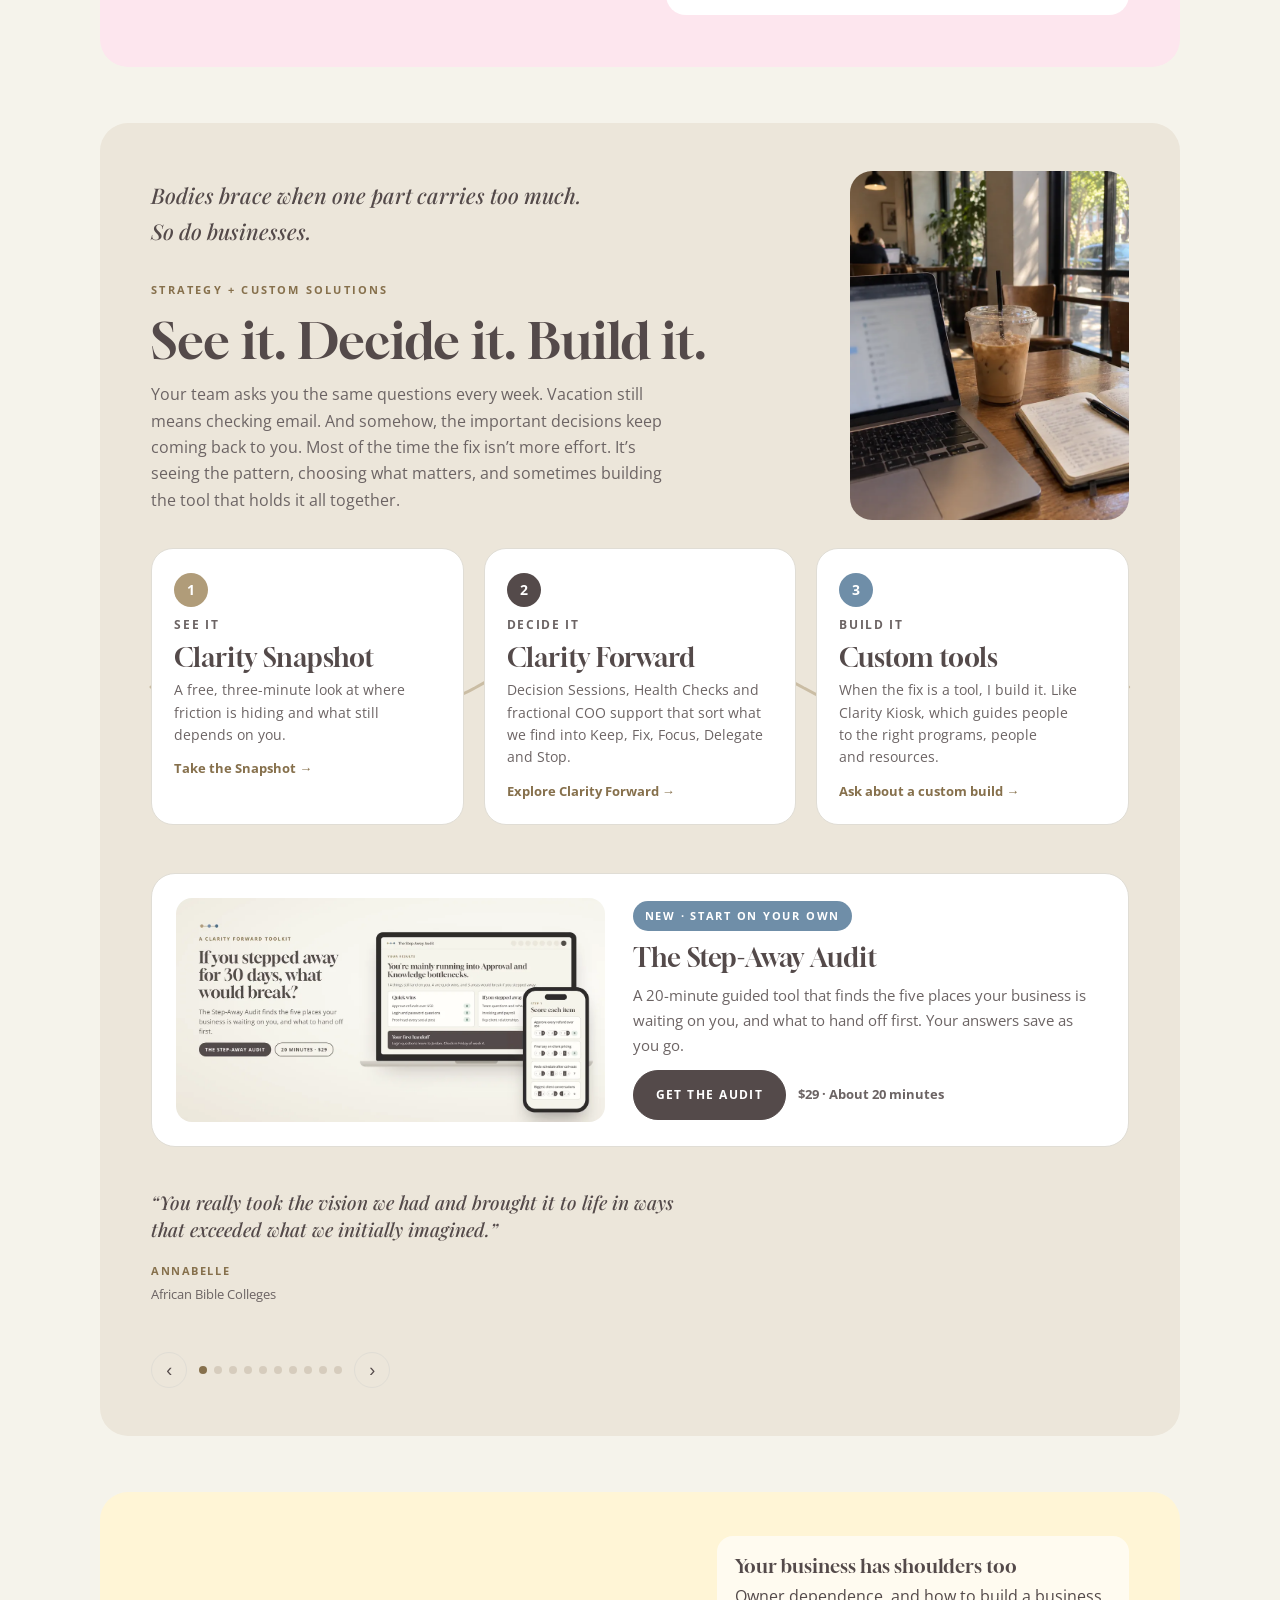
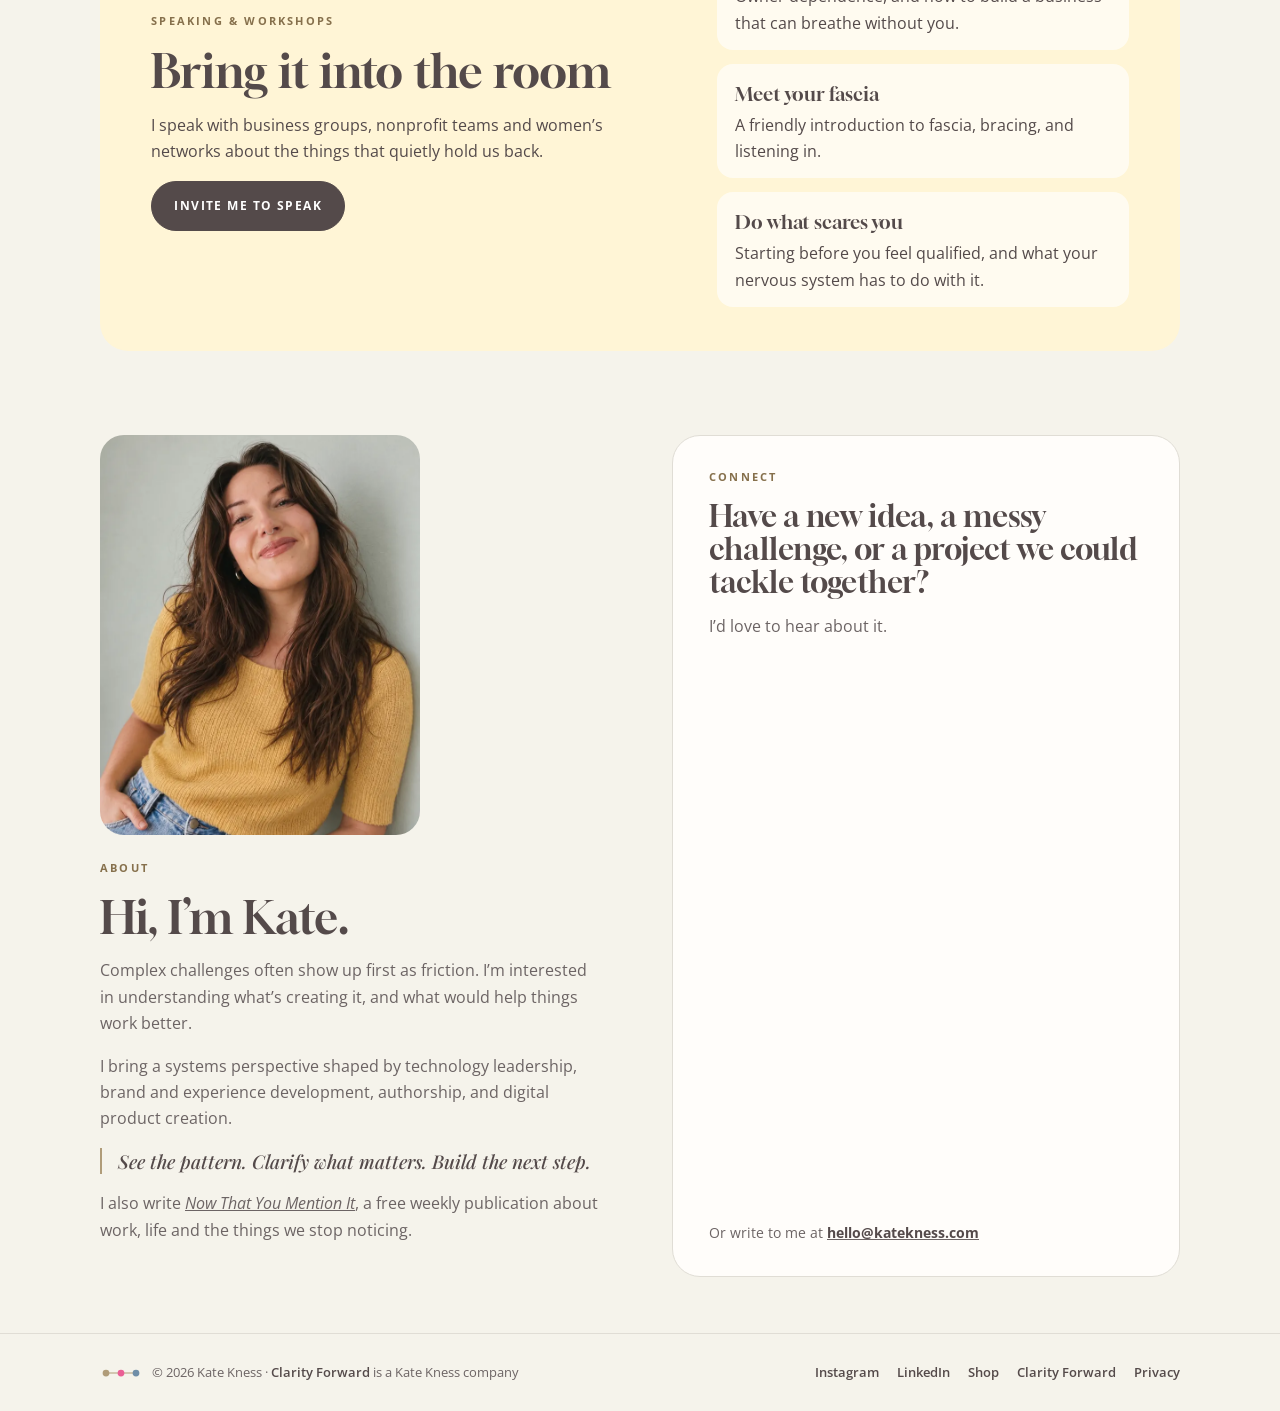
==== commit 15e1659b: "katekness.com: pink book banner, calmer hero (connection problem), typography and line-break pass, l" ====
--- a/index.html
+++ b/index.html
@@ -43,7 +43,11 @@
 *{box-sizing:border-box}
 p{margin:0}
 img{max-width:100%;height:auto;display:block}
-h1,h2,h3{font-family:var(--display);font-weight:400;margin:0;line-height:1.05;text-wrap:balance}
+h1,h2,h3{font-family:var(--display);font-weight:400;margin:0;line-height:1.08;text-wrap:pretty}
+h1{text-wrap:balance}
+p,li,blockquote{text-wrap:pretty}
+.nw{white-space:nowrap}
+@media (min-width:700px){.ln{display:block}}
 a{color:inherit}
 .wrap{max-width:1120px;margin:0 auto;padding-left:max(20px,env(safe-area-inset-left,0px));padding-right:max(20px,env(safe-area-inset-right,0px))}
 .eyebrow{font-size:11px;letter-spacing:.2em;text-transform:uppercase;font-weight:700;color:var(--gold)}
@@ -65,16 +69,22 @@
   border-radius:44px;padding:14px 22px;border:1.5px solid var(--navy);color:var(--navy);background:transparent;cursor:pointer;transition:transform .15s ease}
 .btn:hover{transform:translateY(-2px)}
 .btn.solid{background:var(--navy);color:#fff}
-.book-line{display:inline-block;width:fit-content;margin:0 0 26px;font-size:15px;color:var(--navy);text-decoration:none;border-bottom:1px solid var(--goldsoft);padding-bottom:3px}
-.book-line span{font-size:11px;font-weight:700;letter-spacing:.14em;text-transform:uppercase;color:var(--gold);margin-right:6px}
-.book-line em{font-family:var(--accent);font-size:18px}
-.book-line:hover{border-bottom-color:var(--navy)}
 .btn:focus-visible{outline:3px solid #f6c93f;outline-offset:3px}
+
+/* book banner */
+.book-banner{display:block;background:#cc3878;color:#fff;text-decoration:none;font-size:14px}
+.book-banner .wrap{display:flex;align-items:center;justify-content:center;gap:12px;flex-wrap:wrap;padding-block:10px;text-align:center}
+.book-banner .pill{font-size:10.5px;font-weight:700;letter-spacing:.14em;text-transform:uppercase;background:rgba(255,255,255,.18);border-radius:40px;padding:4px 10px}
+.book-banner .t em{font-family:var(--accent);font-size:17px}
+.book-banner .go{font-weight:700;letter-spacing:.02em;border-bottom:1px solid rgba(255,255,255,.6)}
+.book-banner:hover .go{border-bottom-color:#fff}
+.book-banner:focus-visible{outline:3px solid #f6c93f;outline-offset:-3px}
+@media (max-width:560px){.book-banner .sub{display:none}.book-banner .wrap{gap:8px 10px}}
 
 /* hero */
 .hero .wrap{padding-block:72px 64px;display:grid;gap:22px}
-.hero h1{font-size:clamp(2.6rem,6.4vw,4.8rem);max-width:15ch}
-.hero h1 em{display:block;font-family:var(--accent);font-style:italic;font-weight:500;color:var(--gold);font-size:.62em;line-height:1.2;margin-top:14px}
+.hero h1{font-size:clamp(2.3rem,4.6vw,3.6rem);max-width:17ch;letter-spacing:-.01em}
+.hero h1 em{display:block;font-family:var(--accent);font-style:italic;font-weight:500;color:var(--gold);font-size:.5em;line-height:1.3;margin-top:18px;max-width:30ch;text-wrap:pretty}
 .hero .copy{font-size:18px}
 .threads{display:flex;flex-wrap:wrap;gap:8px;margin-top:6px}
 .threads a{text-decoration:none;font-size:13px;font-weight:700;border-radius:999px;padding:8px 16px}
@@ -92,7 +102,7 @@
 .panel.books .btn{border-color:#1f2c5f;color:#1f2c5f}.panel.books .btn.solid{background:#1f2c5f;color:#fff}
 .panel.books{grid-template-columns:minmax(0,1fr) minmax(0,1fr);padding-block:52px}
 .panel.books .text{gap:18px}
-.books .lead{font-family:var(--accent);font-style:italic;font-weight:500;font-size:clamp(1.25rem,2vw,1.5rem);line-height:1.4;color:var(--navy);text-wrap:balance}
+.books .lead{font-family:var(--accent);font-style:italic;font-weight:500;font-size:clamp(1.2rem,1.8vw,1.4rem);line-height:1.45;color:var(--navy);text-wrap:pretty}
 .books .fact{display:flex;align-items:center;gap:16px;background:rgba(255,255,255,.7);border-radius:20px;padding:16px 20px}
 .books .fact p{font-size:15px;line-height:1.55;color:var(--body)} .books .fact b{color:var(--navy)}
 .minidots{flex:none;width:76px;height:auto;overflow:visible}
@@ -108,7 +118,7 @@
 @media (max-width:820px){.panel.books{grid-template-columns:minmax(0,1fr);padding-block:40px}.minidots{width:58px}.books .fact{padding:14px 16px;gap:12px}}
 .panel.tech{background:var(--sunwash)} .panel.tech .eyebrow{color:var(--gold)}
 .quote{background:#fff;border-radius:20px;padding:26px 26px 22px;display:grid;gap:12px;min-width:0}
-.quote p{font-family:var(--accent);font-style:italic;font-weight:500;font-size:20px;line-height:1.45;text-wrap:balance}
+.quote p{font-family:var(--accent);font-style:italic;font-weight:500;font-size:20px;line-height:1.45;text-wrap:pretty}
 .quote b{font-size:11px;letter-spacing:.14em;text-transform:uppercase;color:var(--gold)}
 .quote span{display:block;font-size:13px;color:var(--body);margin-top:2px}
 .bookside{display:grid;gap:16px;justify-items:center;min-width:0}
@@ -129,7 +139,7 @@
 .about h2{font-size:clamp(2rem,4vw,2.8rem)}
 .about .way{font-family:var(--accent);font-style:italic;font-weight:500;font-size:19px;line-height:1.4;color:var(--navy);border-left:2px solid var(--goldsoft);padding-left:16px}
 .contact{background:var(--card);border:1px solid var(--line);border-radius:28px;padding:32px clamp(22px,3vw,36px);display:grid;gap:14px;position:relative}
-.contact h2{font-size:1.9rem;max-width:16ch}
+.contact h2{font-size:1.9rem;max-width:22ch}
 .contact .phone{position:absolute;right:18px;top:-48px;width:104px;filter:drop-shadow(0 8px 12px rgba(31,44,95,.16));animation:walk 1.4s ease-in-out infinite;transform-origin:50% 90%}
 @keyframes walk{0%,100%{transform:translateY(0) rotate(-3deg)}25%{transform:translateY(-5px) rotate(0)}50%{transform:translateY(0) rotate(3deg)}75%{transform:translateY(-5px) rotate(0)}}
 @media (prefers-reduced-motion:reduce){.contact .phone{animation:none}}
@@ -249,6 +259,7 @@
 </head>
 <body>
 
+<a class="book-banner" href="/book/"><span class="wrap"><span class="pill">New book</span><span class="t"><em>Girl, Listen</em><span class="sub">: Your Fascia Needs to Talk to You</span></span><span class="go">Get your copy &rarr;</span></span></a>
 <header class="nav">
   <div class="wrap">
     <a class="brand" href="#top">Kate Kness</a>
@@ -265,11 +276,10 @@
   <section class="hero">
     <div class="wrap">
       <div class="lead">
-        <a class="book-line" href="/book/"><span>New book</span> <em>Girl, Listen: Your Fascia Needs to Talk to You</em> &rarr;</a>
         <div class="eyebrow">Author · Strategist · Builder</div>
-        <h1>You can tell something isn’t quite connecting.<em>You just can’t see the pattern&nbsp;yet.</em></h1>
-        <p class="copy">I make sense of complicated things, through business strategy, books, and digital tools built for real&nbsp;people.</p>
-        <p class="tag">I write, build &amp; connect the&nbsp;dots.</p>
+        <h1>Most of what feels off is a connection problem.<em>In your body, that’s fascia. In your work, it’s everything running through you.</em></h1>
+        <p class="copy">I make sense of complicated things, through business strategy, books, and digital tools built for real people.</p>
+        <p class="tag">I write, build &amp; connect the dots.</p>
         <div class="btns"><a class="btn solid" href="#work">See how I work</a><a class="btn" href="#connect">Say hi</a></div>
       </div>
       <figure class="portrait"><img src="img/portrait.webp" alt="Kate Kness smiling at her desk with her laptop in a sunlit home office" fetchpriority="high"></figure>
@@ -291,11 +301,11 @@
       <div class="text">
         <div class="eyebrow">Author &amp; storyteller</div>
         <h2>Girl, Listen</h2>
-        <p class="lead">I write for people finding their way through hard seasons, reconnecting with themselves, and taking one honest next&nbsp;step.</p>
-        <p class="copy">My first book, <i>Girl, Listen: Your Fascia Needs to Talk to You</i>, explores the relationship between the body, emotions, and lived experience, told in fascia’s own (slightly sassy)&nbsp;voice.</p>
+        <p class="lead">I write for people finding their way through hard seasons, reconnecting with themselves, and taking one honest next step.</p>
+        <p class="copy">My first book, <i>Girl, Listen: Your Fascia Needs to Talk to You</i>, explores the relationship between the body, emotions, and lived experience, told in fascia’s own (slightly sassy) voice.</p>
         <div class="fact">
           <svg class="minidots" viewBox="0 0 88 40" aria-hidden="true"><path d="M10 28 C24 6 36 6 44 20 S66 34 78 12" /><circle cx="10" cy="28" r="7" fill="#b09c79"/><circle cx="44" cy="20" r="7" fill="#ea5f95"/><circle cx="78" cy="12" r="7" fill="#6f8ea8"/></svg>
-          <p><b>Fun fact:</b> fascia is literally your connective tissue. Of course the dot&#8209;connector wrote a book about&nbsp;it.</p>
+          <p><b>Fun fact:</b> fascia is literally your connective tissue. Of course the dot&#8209;connector wrote a book about it.</p>
         </div>
         <div class="buy">
           <a class="btn solid" href="/book/">About the book</a>
@@ -324,10 +334,10 @@
     <div class="flow">
       <div class="flow-top">
         <div class="head">
-        <p class="bridge" style="font-family:var(--accent);font-style:italic;font-size:clamp(1.1rem,2.2vw,1.35rem);color:var(--navy);margin:0 0 18px">Bodies brace when one part carries too much. So do&nbsp;businesses.</p>
+        <p class="bridge" style="font-family:var(--accent);font-style:italic;font-size:clamp(1.1rem,2.2vw,1.35rem);color:var(--navy);margin:0 0 18px;max-width:46ch;text-wrap:pretty"><span class="ln">Bodies brace when one part carries too much.</span> <span class="ln nw">So do businesses.</span></p>
         <div class="eyebrow">Strategy + custom solutions</div>
-        <h2>See it. Decide it. Build&nbsp;it.</h2>
-        <p class="copy">Your team asks you the same questions every week. Vacation still means checking email. And somehow, the important decisions keep coming back to you. Most of the time the fix isn’t more effort. It’s seeing the pattern, choosing what matters, and sometimes building the tool that holds it all&nbsp;together.</p>
+        <h2><span class="nw">See it.</span> <span class="nw">Decide it.</span> <span class="nw">Build it.</span></h2>
+        <p class="copy">Your team asks you the same questions every week. Vacation still means checking email. And somehow, the important decisions keep coming back to you. Most of the time the fix isn’t more effort. It’s seeing the pattern, choosing what matters, and sometimes building the tool that holds it all together.</p>
       </div>
         <img class="cafe" src="img/cafe.webp" alt="Laptop, iced coffee and a handwritten notebook on a café table">
       </div>
@@ -336,13 +346,13 @@
         <svg class="vthread" viewBox="0 0 40 1000" preserveAspectRatio="none" aria-hidden="true"><path d="M20 0 C 0 120, 40 230, 20 333 S 0 560, 20 666 S 40 900, 20 1000"/></svg>
         <a class="step s1" href="https://snapshot.theclarityforward.com/?mode=full&amp;ref=website&amp;event=website" target="_blank" rel="noopener">
           <span class="num">1</span><span class="what">See it</span><h3>Clarity Snapshot</h3>
-          <p>A free, three-minute look at where friction is hiding and what still depends on&nbsp;you.</p><span class="go">Take the Snapshot →</span></a>
+          <p>A free, three-minute look at where friction is hiding and what still depends on you.</p><span class="go">Take the Snapshot →</span></a>
         <a class="step s2" href="https://theclarityforward.com/" target="_blank" rel="noopener">
           <span class="num">2</span><span class="what">Decide it</span><h3>Clarity Forward</h3>
-          <p>Decision Sessions, Health Checks and fractional COO support that sort what we find into Keep, Fix, Focus, Delegate and&nbsp;Stop.</p><span class="go">Explore Clarity Forward →</span></a>
+          <p>Decision Sessions, Health Checks and fractional COO support that sort what we find into Keep, Fix, Focus, Delegate and Stop.</p><span class="go">Explore Clarity Forward →</span></a>
         <a class="step s3" id="build" href="#connect">
           <span class="num">3</span><span class="what">Build it</span><h3>Custom tools</h3>
-          <p>When the fix is a tool, I build it. Like Clarity Kiosk, which guides people to the right programs, people and&nbsp;resources.</p><span class="go">Ask about a custom build →</span></a>
+          <p>When the fix is a tool, I build it. Like Clarity Kiosk, which guides people to the right programs, people and resources.</p><span class="go">Ask about a custom build →</span></a>
       </div>
       <div class="audit-call" id="step-away-audit">
         <img src="img/step-away-audit.webp" alt="The Step-Away Audit on a laptop and phone" width="1200" height="627" loading="lazy">
@@ -375,14 +385,14 @@
     <div class="panel tech">
       <div class="text">
         <div class="eyebrow">Speaking &amp; workshops</div>
-        <h2>Bring it into the&nbsp;room</h2>
-        <p class="lead">I speak with business groups, nonprofit teams and women’s networks about the things that quietly hold us&nbsp;back.</p>
+        <h2>Bring it into the room</h2>
+        <p class="lead">I speak with business groups, nonprofit teams and women’s networks about the things that quietly hold us back.</p>
         <div class="buy"><a class="btn solid" href="#connect">Invite me to speak</a></div>
       </div>
       <ul class="topics">
-        <li><b>Your business has shoulders too</b><span>Owner dependence, and how to build a business that can breathe without&nbsp;you.</span></li>
-        <li><b>Your body has opinions</b><span>A friendly introduction to fascia, bracing, and listening&nbsp;in.</span></li>
-        <li><b>Do what scares you</b><span>Starting before you feel qualified, and what your nervous system has to do with&nbsp;it.</span></li>
+        <li><b>Your business has <span class="nw">shoulders too</span></b><span>Owner dependence, and how to build a business that can breathe without you.</span></li>
+        <li><b>Meet your fascia</b><span>A friendly introduction to fascia, bracing, and listening in.</span></li>
+        <li><b>Do what scares you</b><span>Starting before you feel qualified, and what your nervous system has to do with it.</span></li>
       </ul>
     </div>
   </div>
@@ -395,13 +405,13 @@
         <h2>Hi, I’m Kate.</h2>
         <p class="copy">Complex challenges often show up first as friction. I’m interested in understanding what’s creating it, and what would help things work better.</p>
         <p class="copy">I bring a systems perspective shaped by technology leadership, brand and experience development, authorship, and digital product creation.</p>
-        <p class="way">See the pattern. Clarify what matters. Build the next&nbsp;step.</p>
+        <p class="way">See the pattern. Clarify what matters. Build the next step.</p>
         <p class="copy" id="writing">I also write <a href="https://katekness.substack.com/subscribe?utm_source=katekness" target="_blank" rel="noopener"><em>Now That You Mention It</em></a>, a free weekly publication about work, life and the things we stop noticing.</p>
       </section>
 
       <section class="contact" id="connect">
         <div class="eyebrow">Connect</div>
-        <h2>Have a new idea, a messy challenge, or a project we could tackle&nbsp;together?</h2>
+        <h2>Have a new idea, a messy challenge, or a project we could tackle together?</h2>
         <p class="copy">I’d love to hear about it.</p>
         <iframe class="tally" src="https://tally.so/embed/1WWzLO?alignLeft=1&amp;hideTitle=1&amp;transparentBackground=1&amp;source=website" title="Contact form" loading="lazy"></iframe>
         <p class="direct">Or write to me at <a href="mailto:hello@katekness.com"><b>hello@katekness.com</b></a></p>
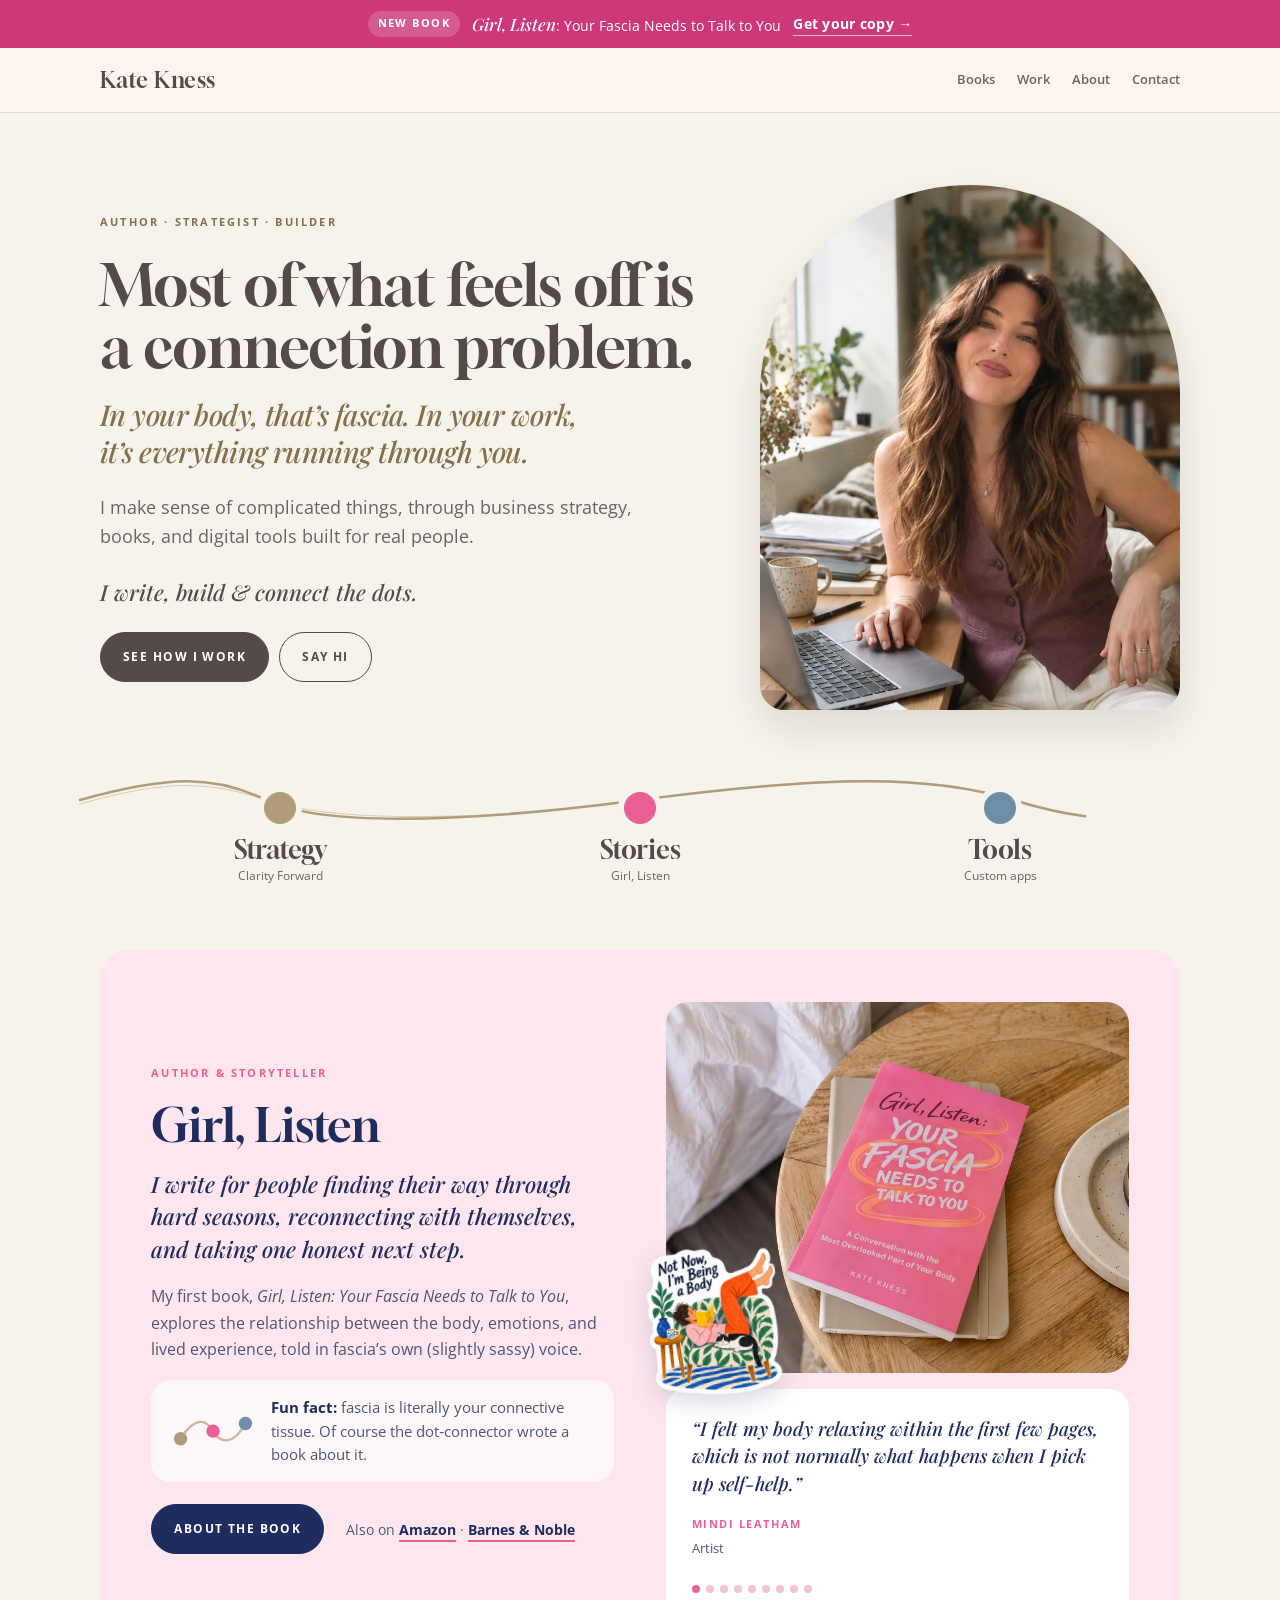
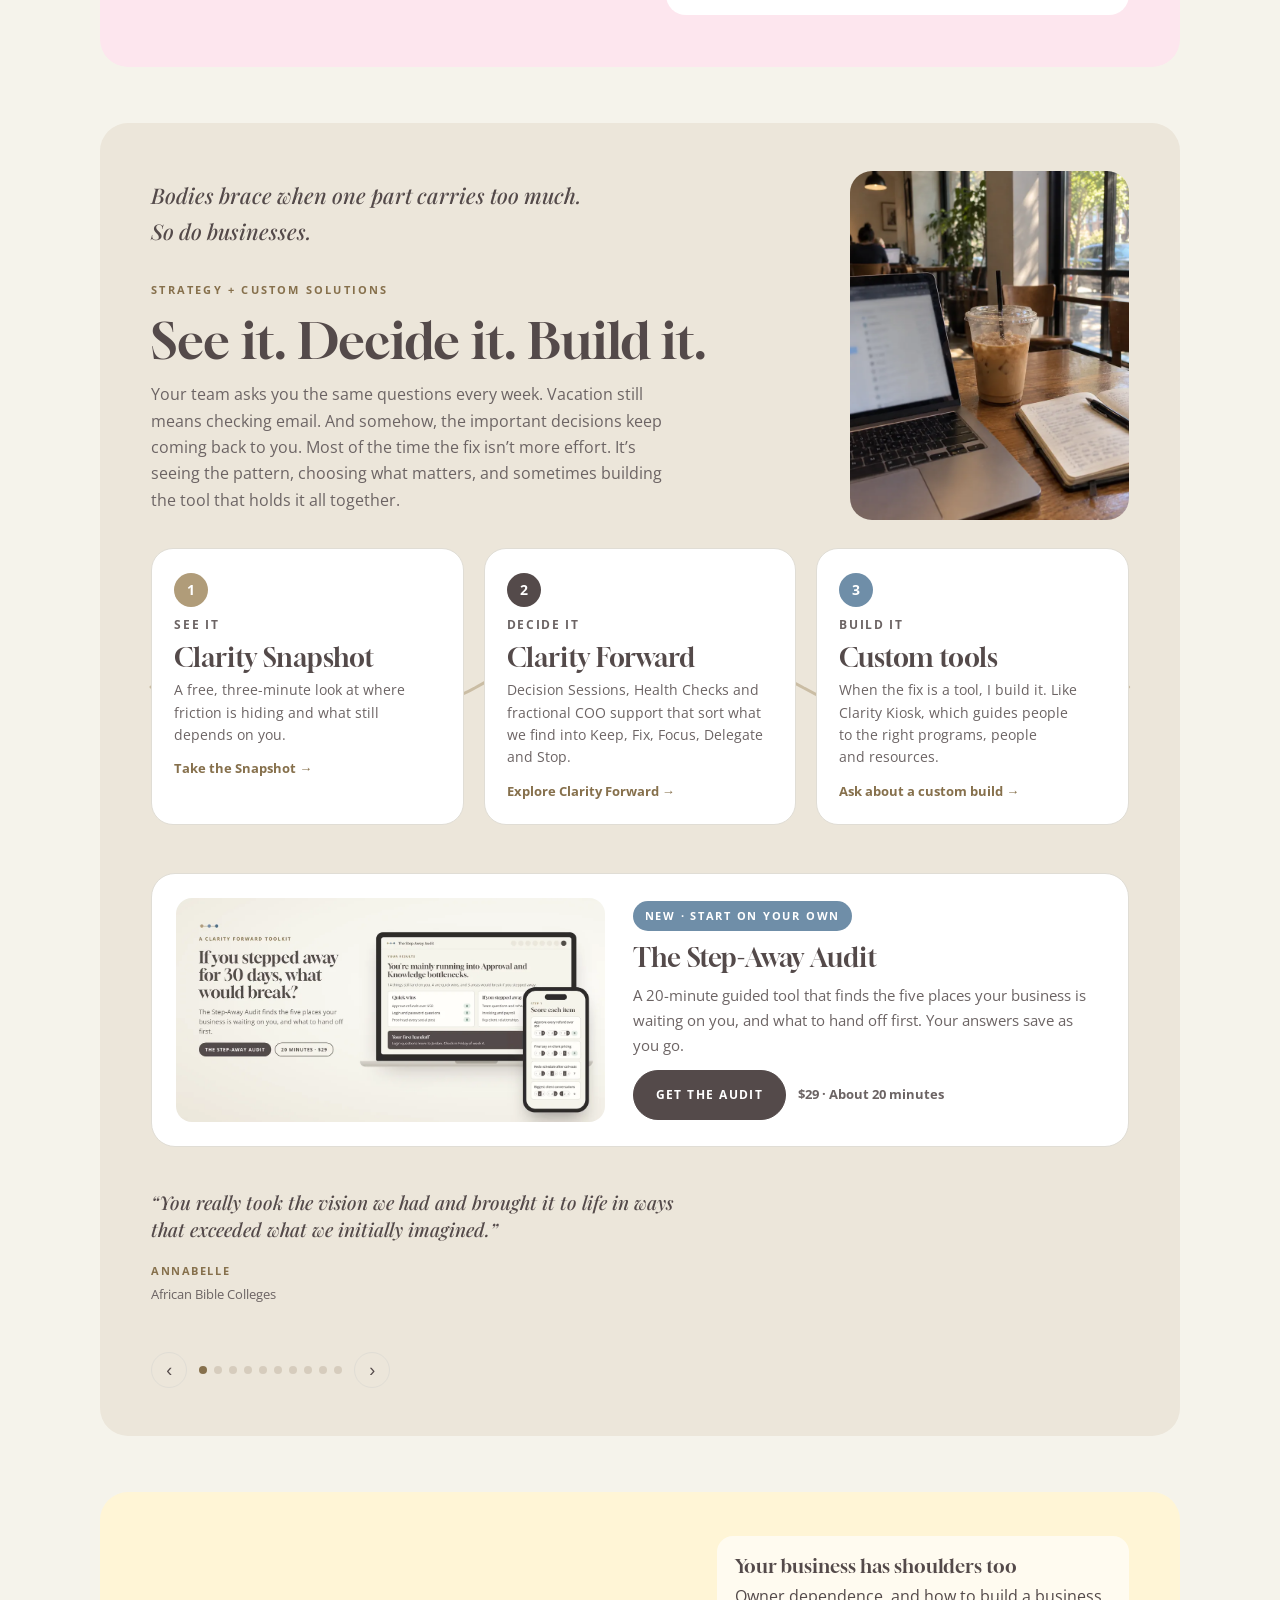
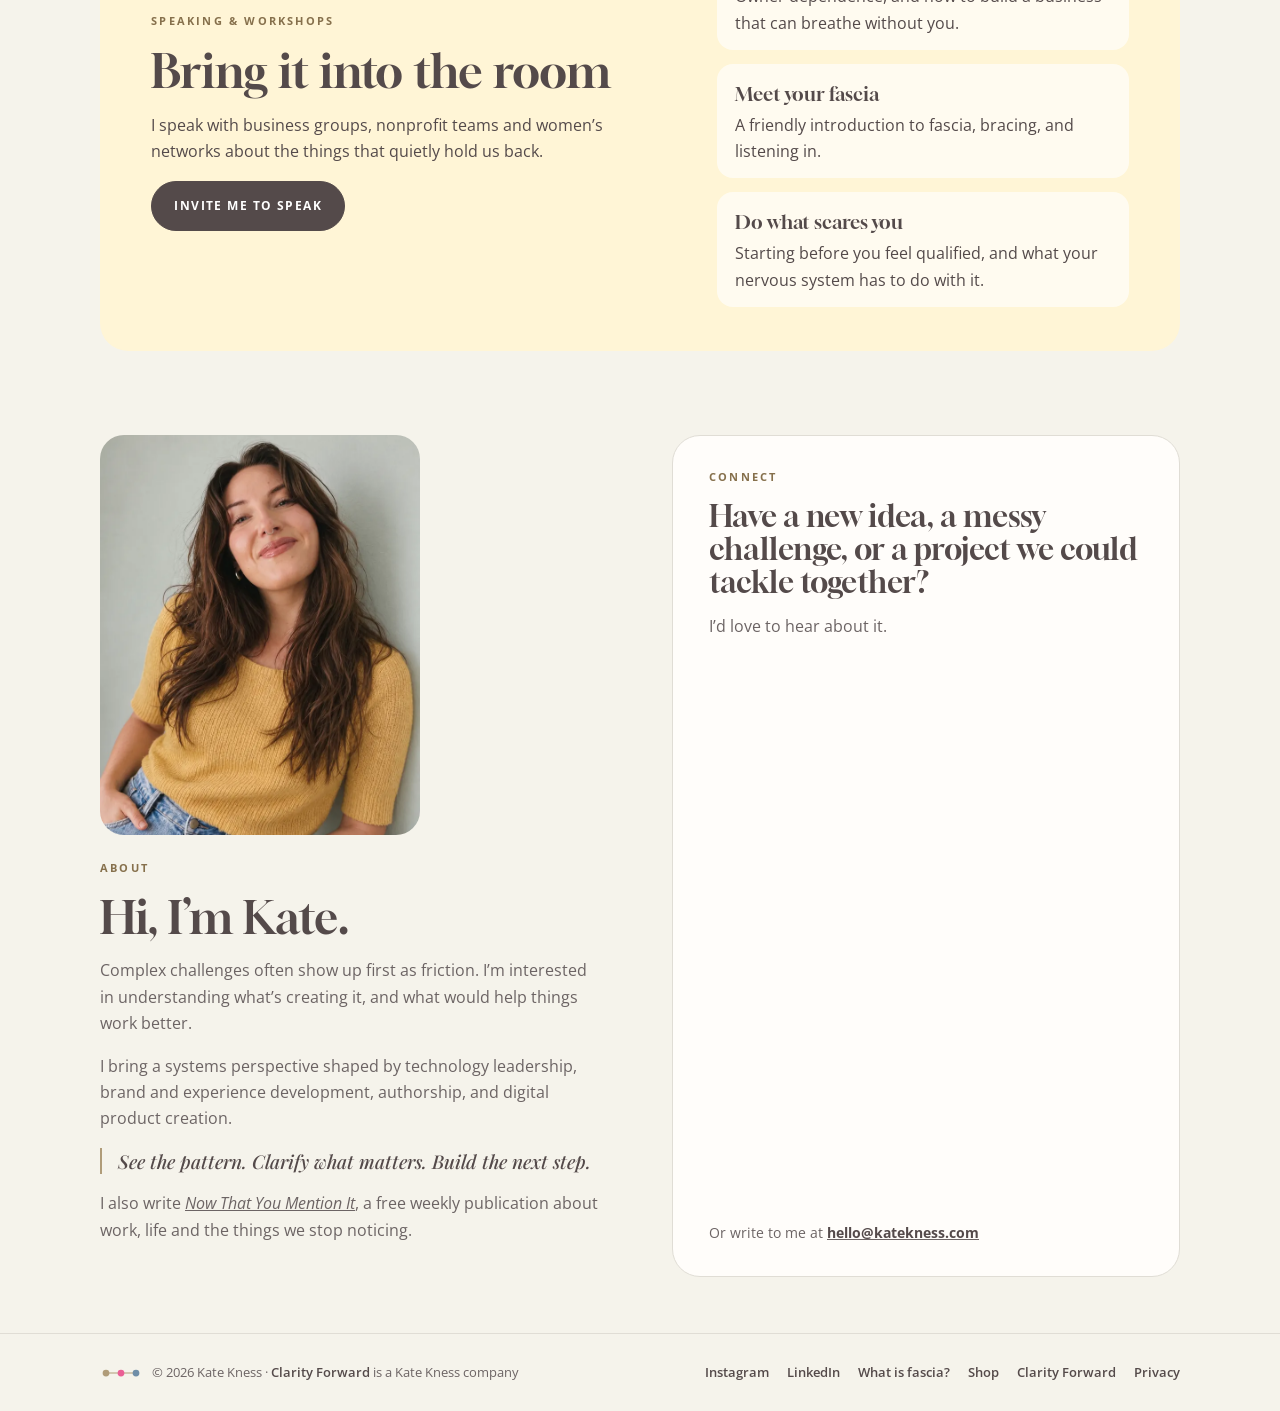
==== commit 4e433e25: "Publish /fascia/: indexable, in sitemap, linked from book nav, homepage footer and llms.txt Co-Autho" ====
--- a/index.html
+++ b/index.html
@@ -426,6 +426,7 @@
     <nav aria-label="Elsewhere">
       <a href="https://www.instagram.com/katekness" target="_blank" rel="noopener">Instagram</a>
       <a href="https://www.linkedin.com/in/katekness" target="_blank" rel="noopener">LinkedIn</a>
+      <a href="/fascia/">What is fascia?</a>
       <a href="/shop/">Shop</a>
       <a href="https://theclarityforward.com/" target="_blank" rel="noopener">Clarity Forward</a>
       <a href="privacy/">Privacy</a>
